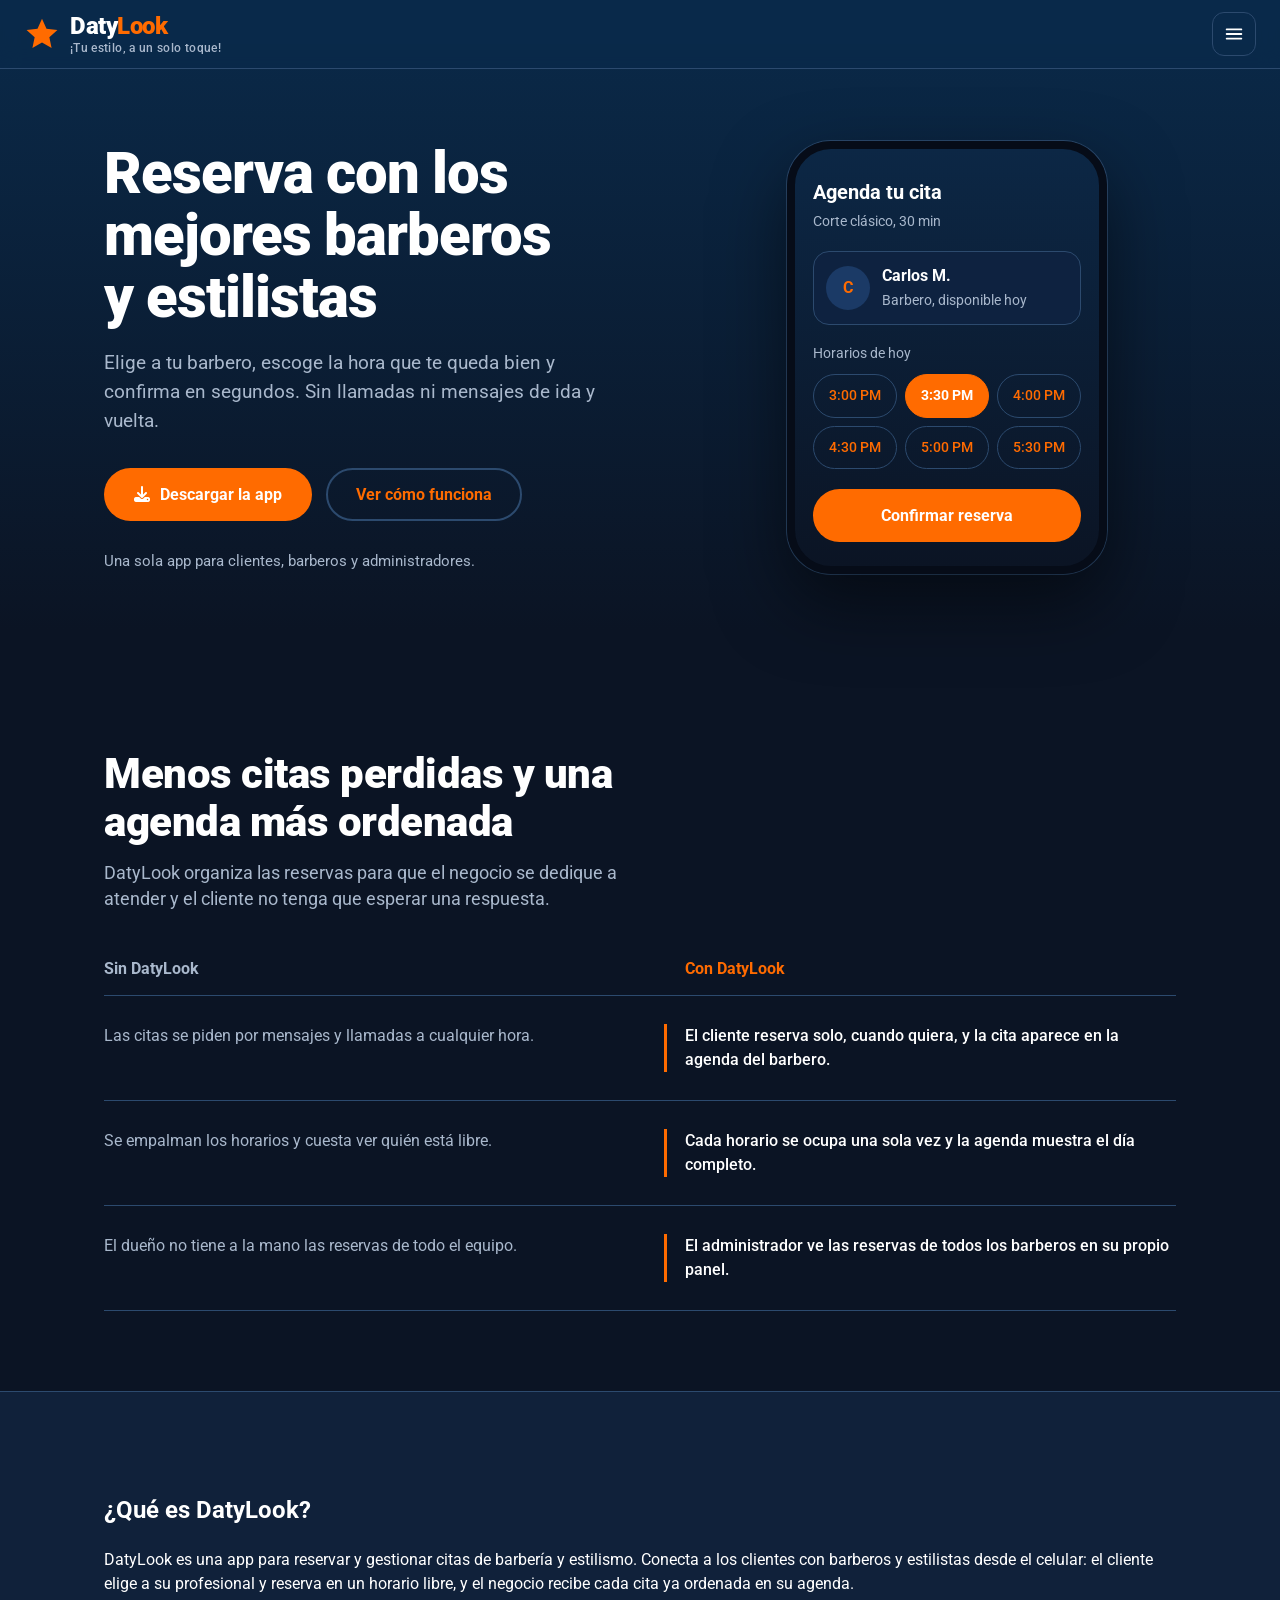
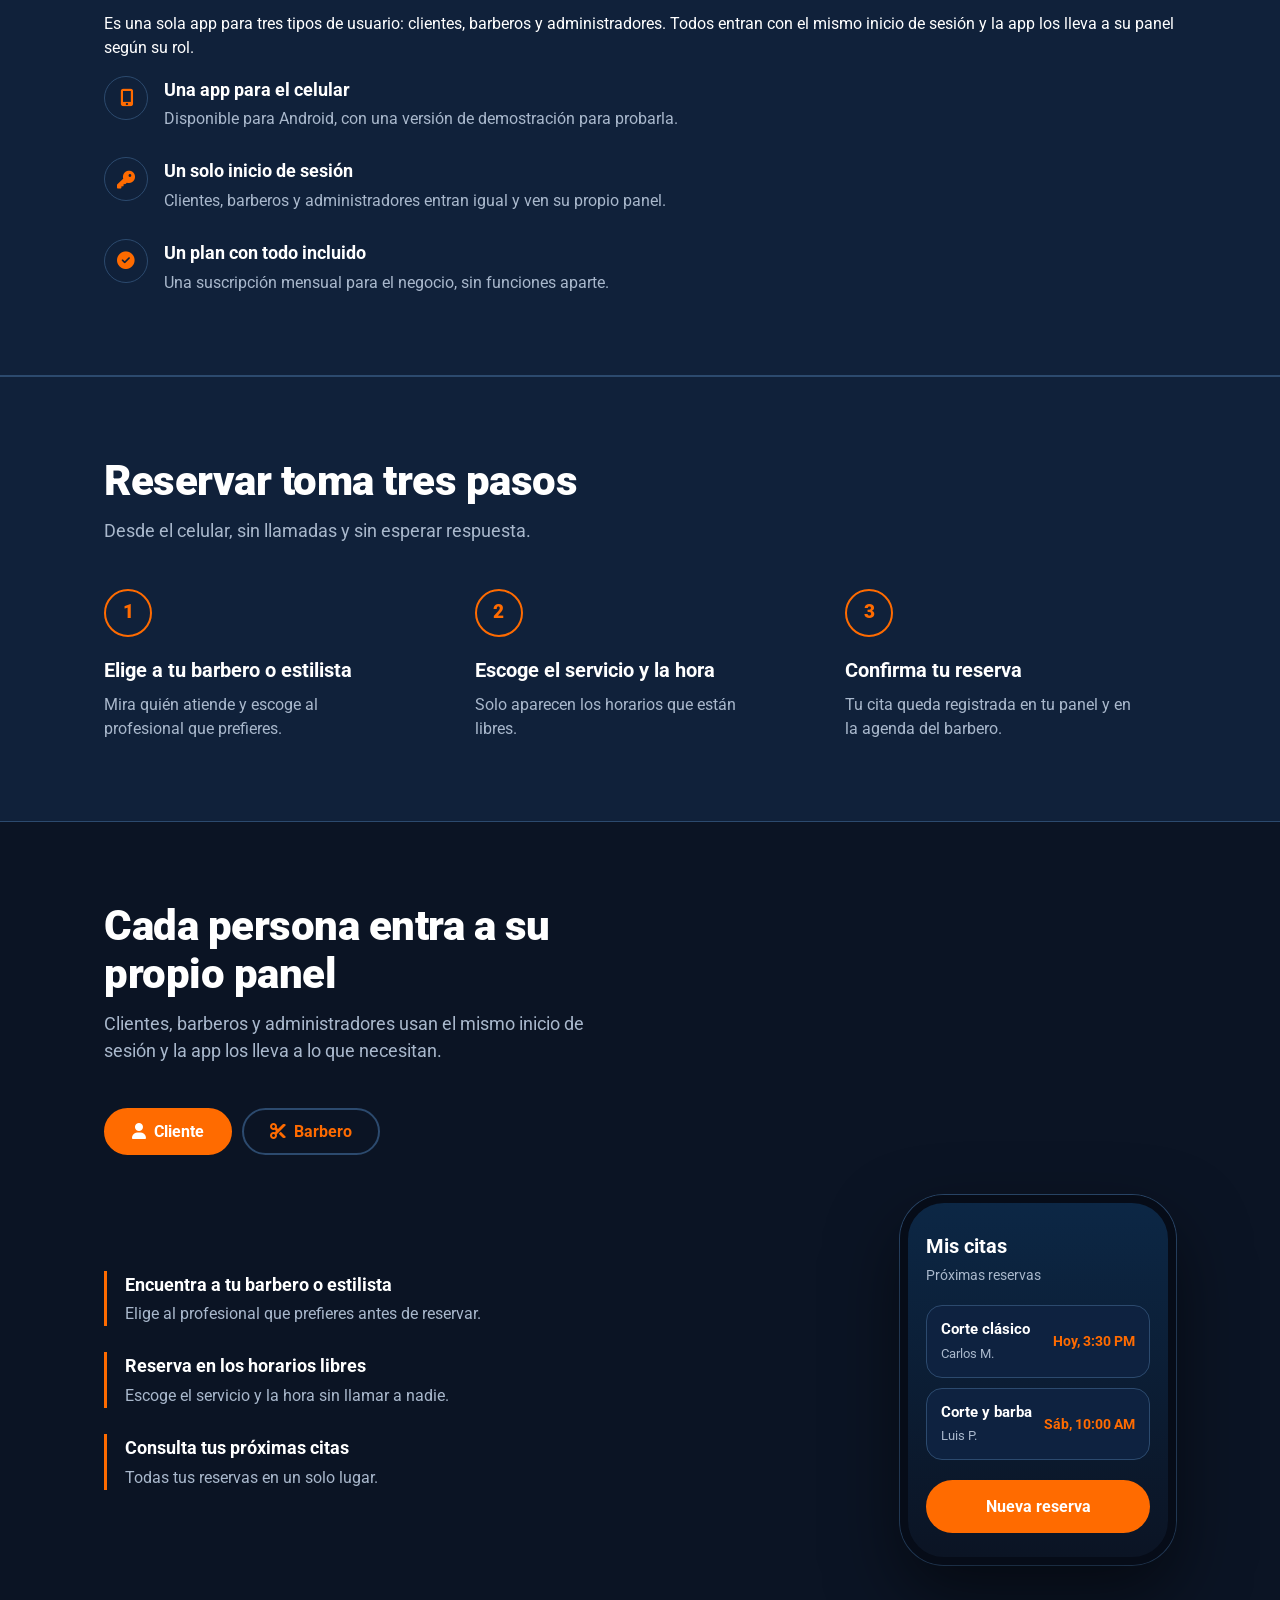
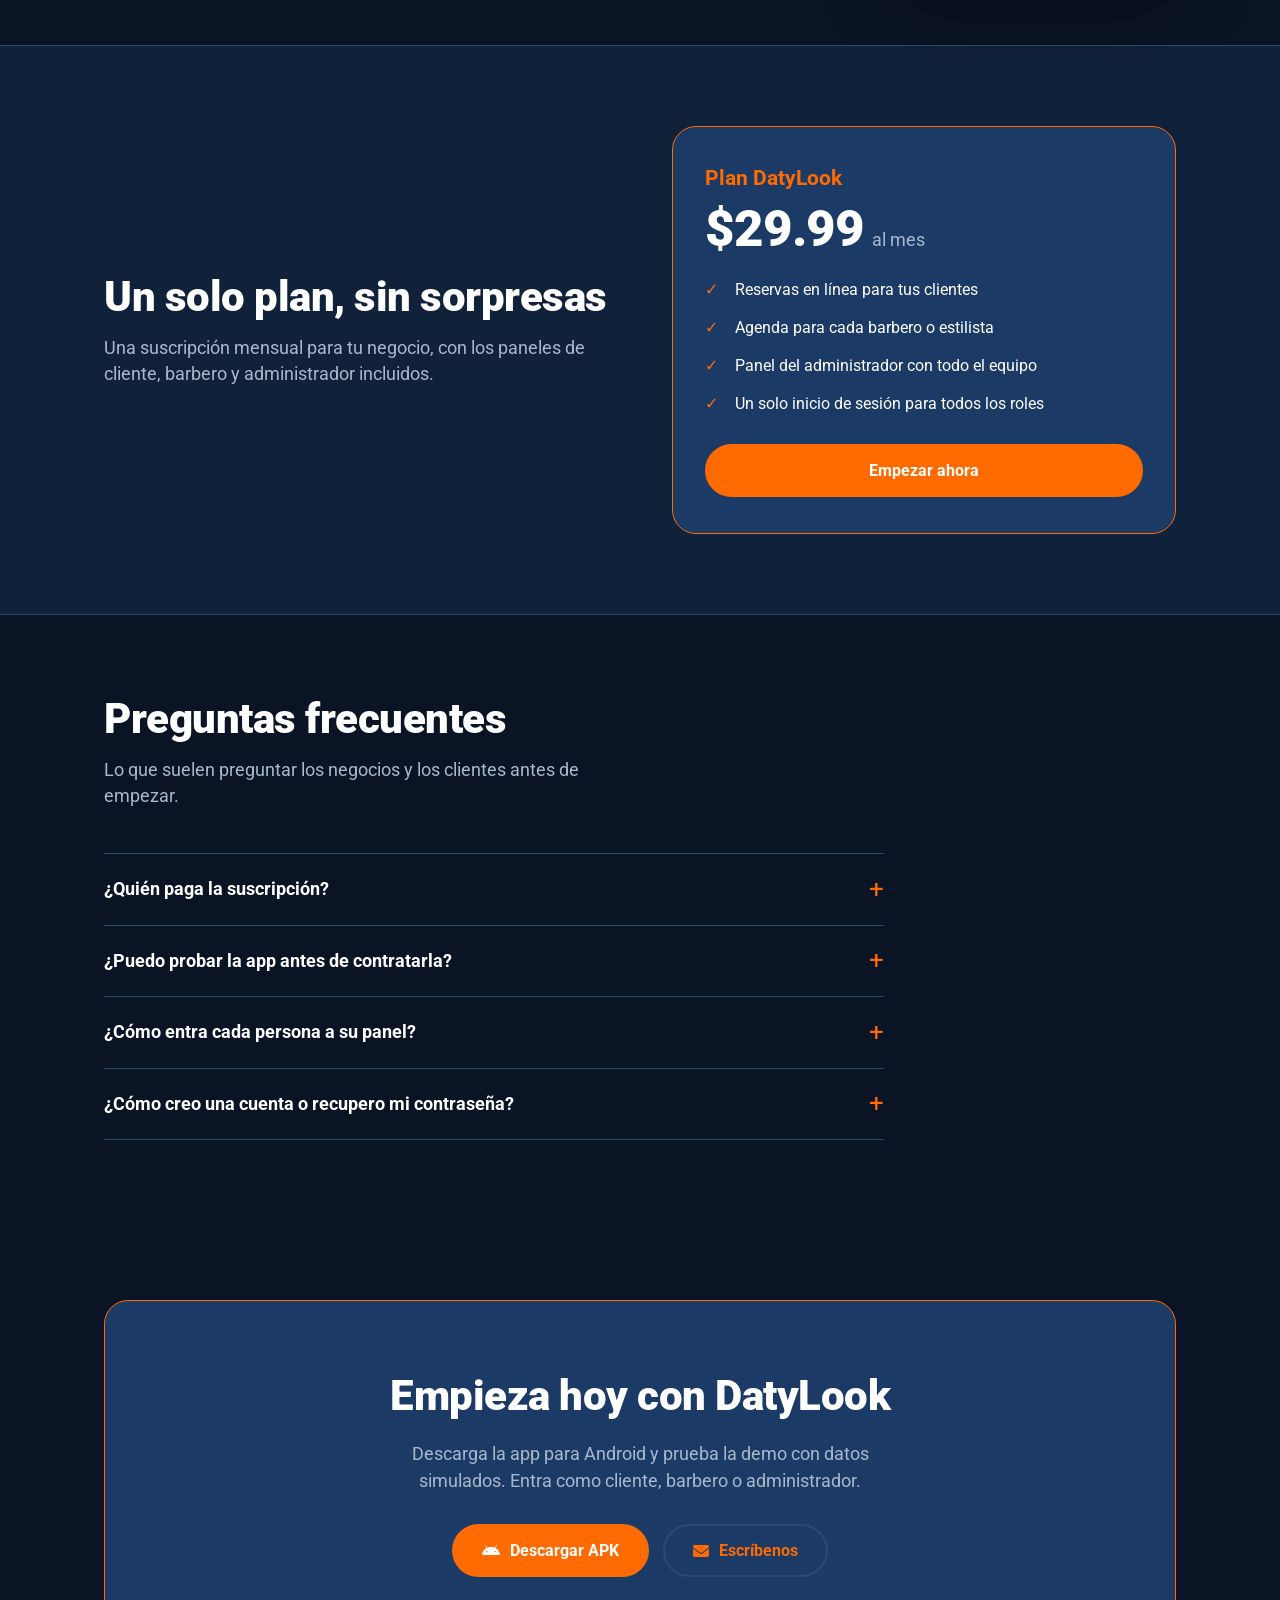
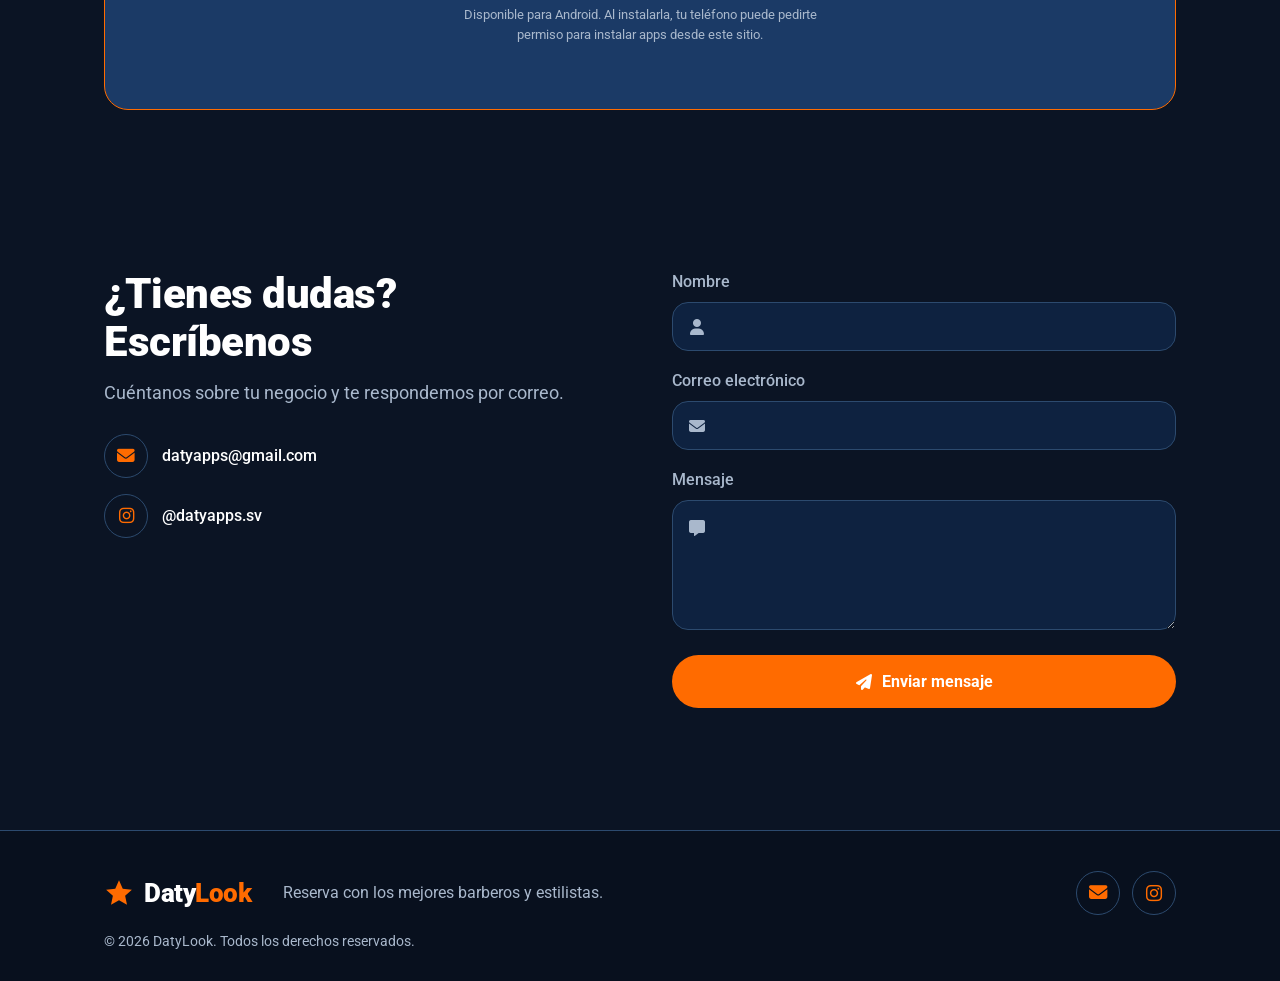
==== index.html @ 5aa2e64a "Ayuda again" ====
<!DOCTYPE html>
<html lang="es">
<head>
<meta charset="utf-8">
<meta name="viewport" content="width=device-width, initial-scale=1, viewport-fit=cover">
<title>DatyLook: reserva con los mejores barberos y estilistas</title>
<link rel="preconnect" href="https://fonts.googleapis.com">
<link href="https://fonts.googleapis.com/css2?family=Roboto:wght@400;500;700;900&display=swap" rel="stylesheet">
<link rel="stylesheet" href="https://cdnjs.cloudflare.com/ajax/libs/font-awesome/6.5.2/css/all.min.css">
<link rel="stylesheet" href="css/styles.css">
<meta name="description" content="DatyLook es la app para reservar citas con barberos y estilistas. Elige a tu profesional, escoge la hora y confirma en segundos.">
<meta name="theme-color" content="#0A2A4A">
<link rel="icon" href="data:image/svg+xml,<svg xmlns='http://www.w3.org/2000/svg' viewBox='0 0 24 24'><path fill='%23FF6B00' d='M12 1.8l3 6.7 7.3.8-5.4 4.9 1.5 7.2L12 17.7 5.6 21.4l1.5-7.2L1.7 9.3 9 8.5z'/></svg>">
</head>
<body>
 
<header class="nav" id="nav">
  <div class="nav-inner">
    <div class="brand">
    <a class="logo brand" href="#inicio" aria-label="DatyLook, ir al inicio">
      <svg viewBox="0 0 24 24" aria-hidden="true"><path d="M12 1.8l3 6.7 7.3.8-5.4 4.9 1.5 7.2L12 17.7 5.6 21.4l1.5-7.2L1.7 9.3 9 8.5z"/></svg>
      <span class="brand-text">
        <span class="brand-name">Daty<span class="look">Look</span></span>
        <span class="tagline">¡Tu estilo, a un solo toque!</span>
      </span>
    </a>
    </div>
    <ul class="nav-links" id="nav-links">
      <li><a href="#que-es">¿Qué es DatyLook?</a></li>
      <li><a href="#funciones">¿Cuáles son sus funciones?</a></li>
      <li><a href="eliminar-cuenta.html">¿Cómo elimino mi cuenta?</a></li>
      <li><a href="privacidad.html">Política de privacidad</a></li>
      <li><a href="#preguntas">Preguntas frecuentes</a></li>
      <li><a href="#contacto">¡Contáctanos!</a></li>
    </ul>
    <a class="btn btn-primary btn-sm" href="#descargar"><i class="fa-solid fa-download" aria-hidden="true"></i>Descargar app</a>
    <button class="menu-btn" id="menu-btn" aria-label="Abrir menú" aria-expanded="false" aria-controls="nav-links">
      <svg viewBox="0 0 24 24" aria-hidden="true"><path d="M4 7h16M4 12h16M4 17h16"/></svg>
    </button>
  </div>
</header>
 
<main id="inicio">
  <section class="hero">
    <div>
      <h1>Reserva con los mejores barberos y estilistas</h1>
      <p class="lead">Elige a tu barbero, escoge la hora que te queda bien y confirma en segundos. Sin llamadas ni mensajes de ida y vuelta.</p>
      <div class="cta-row">
        <a class="btn btn-primary" href="#descargar"><i class="fa-solid fa-download" aria-hidden="true"></i>Descargar la app</a>
        <a class="btn btn-ghost" href="#como-funciona">Ver cómo funciona</a>
      </div>
      <small>Una sola app para clientes, barberos y administradores.</small>
    </div>
 
    <div class="phone-wrap" aria-hidden="true">
      <div class="phone">
        <h2>Agenda tu cita</h2>
        <p class="sub">Corte clásico, 30 min</p>
        <div class="barber">
          <div class="avatar">C</div>
          <div><strong>Carlos M.</strong><span>Barbero, disponible hoy</span></div>
        </div>
        <p class="slots-title">Horarios de hoy</p>
        <div class="slots">
          <div class="slot">3:00 PM</div>
          <div class="slot on">3:30 PM</div>
          <div class="slot">4:00 PM</div>
          <div class="slot">4:30 PM</div>
          <div class="slot">5:00 PM</div>
          <div class="slot">5:30 PM</div>
        </div>
        <div class="btn btn-primary confirm">Confirmar reserva</div>
      </div>
    </div>
  </section>
 
  <section class="section" id="problema">
    <div class="section-head">
      <h2>Menos citas perdidas y una agenda más ordenada</h2>
      <p>DatyLook organiza las reservas para que el negocio se dedique a atender y el cliente no tenga que esperar una respuesta.</p>
    </div>
    <div class="compare-head" aria-hidden="true"><span>Sin DatyLook</span><span>Con DatyLook</span></div>
    <div class="compare">
      <div class="compare-row">
        <p class="before">Las citas se piden por mensajes y llamadas a cualquier hora.</p>
        <p class="after">El cliente reserva solo, cuando quiera, y la cita aparece en la agenda del barbero.</p>
      </div>
      <div class="compare-row">
        <p class="before">Se empalman los horarios y cuesta ver quién está libre.</p>
        <p class="after">Cada horario se ocupa una sola vez y la agenda muestra el día completo.</p>
      </div>
      <div class="compare-row">
        <p class="before">El dueño no tiene a la mano las reservas de todo el equipo.</p>
        <p class="after">El administrador ve las reservas de todos los barberos en su propio panel.</p>
      </div>
    </div>
  </section>
 
  <div class="band">
    <section class="section" id="que-es">
      <div class="about">
        <div class="about-text">
          <h2>¿Qué es DatyLook?</h2>
          <p>DatyLook es una app para reservar y gestionar citas de barbería y estilismo. Conecta a los clientes con barberos y estilistas desde el celular: el cliente elige a su profesional y reserva en un horario libre, y el negocio recibe cada cita ya ordenada en su agenda.</p>
          <p>Es una sola app para tres tipos de usuario: clientes, barberos y administradores. Todos entran con el mismo inicio de sesión y la app los lleva a su panel según su rol.</p>
        </div>
        <ul class="features with-icons">
          <li><div class="ico"><i class="fa-solid fa-mobile-screen-button" aria-hidden="true"></i></div><strong>Una app para el celular</strong><span>Disponible para Android, con una versión de demostración para probarla.</span></li>
          <li><div class="ico"><i class="fa-solid fa-key" aria-hidden="true"></i></div><strong>Un solo inicio de sesión</strong><span>Clientes, barberos y administradores entran igual y ven su propio panel.</span></li>
          <li><div class="ico"><i class="fa-solid fa-circle-check" aria-hidden="true"></i></div><strong>Un plan con todo incluido</strong><span>Una suscripción mensual para el negocio, sin funciones aparte.</span></li>
        </ul>
      </div>
    </section>
  </div>

  <div class="band">
    <section class="section" id="como-funciona">
      <div class="section-head">
        <h2>Reservar toma tres pasos</h2>
        <p>Desde el celular, sin llamadas y sin esperar respuesta.</p>
      </div>
      <ol class="steps">
        <li>
          <div class="step-num" aria-hidden="true">1</div>
          <h3>Elige a tu barbero o estilista</h3>
          <p>Mira quién atiende y escoge al profesional que prefieres.</p>
        </li>
        <li>
          <div class="step-num" aria-hidden="true">2</div>
          <h3>Escoge el servicio y la hora</h3>
          <p>Solo aparecen los horarios que están libres.</p>
        </li>
        <li>
          <div class="step-num" aria-hidden="true">3</div>
          <h3>Confirma tu reserva</h3>
          <p>Tu cita queda registrada en tu panel y en la agenda del barbero.</p>
        </li>
      </ol>
    </section>
  </div>

  <section class="section" id="funciones">
    <div class="section-head">
      <h2>Cada persona entra a su propio panel</h2>
      <p>Clientes, barberos y administradores usan el mismo inicio de sesión y la app los lleva a lo que necesitan.</p>
    </div>

    <div class="tabs" role="tablist" aria-label="Funciones por rol">
      <button class="tab" role="tab" id="tab-cliente" aria-selected="true" aria-controls="panel-cliente"><i class="fa-solid fa-user" aria-hidden="true"></i>Cliente</button>
      <button class="tab" role="tab" id="tab-barbero" aria-selected="false" aria-controls="panel-barbero" tabindex="-1"><i class="fa-solid fa-scissors" aria-hidden="true"></i>Barbero</button>
    </div>

    <div class="role-grid" role="tabpanel" id="panel-cliente" aria-labelledby="tab-cliente">
      <ul class="features">
        <li><strong>Encuentra a tu barbero o estilista</strong><span>Elige al profesional que prefieres antes de reservar.</span></li>
        <li><strong>Reserva en los horarios libres</strong><span>Escoge el servicio y la hora sin llamar a nadie.</span></li>
        <li><strong>Consulta tus próximas citas</strong><span>Todas tus reservas en un solo lugar.</span></li>
      </ul>
      <div class="phone-wrap" aria-hidden="true">
        <div class="phone">
          <h2>Mis citas</h2>
          <p class="sub">Próximas reservas</p>
          <div class="mrow"><div><strong>Corte clásico</strong><small>Carlos M.</small></div><span class="pill">Hoy, 3:30 PM</span></div>
          <div class="mrow"><div><strong>Corte y barba</strong><small>Luis P.</small></div><span class="pill">Sáb, 10:00 AM</span></div>
          <div class="btn btn-primary" style="margin-top:10px">Nueva reserva</div>
        </div>
      </div>
    </div>

    <div class="role-grid" role="tabpanel" id="panel-barbero" aria-labelledby="tab-barbero" hidden>
      <ul class="features">
        <li><strong>Tu agenda del día</strong><span>Mira de un vistazo qué citas tienes y a qué hora.</span></li>
        <li><strong>El detalle de cada cita</strong><span>Sabes qué cliente viene y qué servicio pidió.</span></li>
        <li><strong>Un panel hecho para tu trabajo</strong><span>Al iniciar sesión, la app te lleva directo a tu agenda.</span></li>
      </ul>
      <div class="phone-wrap" aria-hidden="true">
        <div class="phone">
          <h2>Agenda de hoy</h2>
          <p class="sub">Tienes 3 citas</p>
          <div class="mrow"><div><strong>Andrés G.</strong><small>Corte clásico</small></div><span class="pill">3:00 PM</span></div>
          <div class="mrow"><div><strong>Mario T.</strong><small>Corte y barba</small></div><span class="pill">3:30 PM</span></div>
          <div class="mrow"><div><strong>José R.</strong><small>Afeitado</small></div><span class="pill">4:30 PM</span></div>
        </div>
      </div>
    </div>
  </section>

  <div class="band">
    <section class="section" id="precios">
      <div class="pricing">
        <div class="section-head">
          <h2>Un solo plan, sin sorpresas</h2>
          <p>Una suscripción mensual para tu negocio, con los paneles de cliente, barbero y administrador incluidos.</p>
        </div>
        <div class="price-card">
          <h3>Plan DatyLook</h3>
          <div class="price"><strong>$29.99</strong><span>al mes</span></div>
          <ul class="price-list">
            <li>Reservas en línea para tus clientes</li>
            <li>Agenda para cada barbero o estilista</li>
            <li>Panel del administrador con todo el equipo</li>
            <li>Un solo inicio de sesión para todos los roles</li>
          </ul>
          <a class="btn btn-primary" href="#descargar">Empezar ahora</a>
        </div>
      </div>
    </section>
  </div>

  <section class="section" id="preguntas">
    <div class="section-head">
      <h2>Preguntas frecuentes</h2>
      <p>Lo que suelen preguntar los negocios y los clientes antes de empezar.</p>
    </div>
    <div class="faq">
      <details>
        <summary>¿Quién paga la suscripción?</summary>
        <p>La suscripción es para el negocio, ya sea una barbería o un salón. Los clientes reservan sus citas desde la app.</p>
      </details>
      <details>
        <summary>¿Puedo probar la app antes de contratarla?</summary>
        <p>Sí. Hay una versión de demostración con datos simulados donde puedes entrar como cliente, barbero o administrador.</p>
      </details>
      <details>
        <summary>¿Cómo entra cada persona a su panel?</summary>
        <p>Todos usan el mismo inicio de sesión. La app los lleva a su panel según su rol.</p>
      </details>
      <details>
        <summary>¿Cómo creo una cuenta o recupero mi contraseña?</summary>
        <p>En la pantalla de inicio toca “Regístrate” para crear una cuenta, o “¿Olvidaste tu contraseña?” para recuperarla.</p>
      </details>
    </div>
  </section>

  <section class="section" id="descargar">
    <div class="cta-final">
      <h2>Empieza hoy con DatyLook</h2>
      <p>Descarga la app para Android y prueba la demo con datos simulados. Entra como cliente, barbero o administrador.</p>
      <div class="cta-row">
        <a class="btn btn-primary" href="assets/app-debug.apk" download><i class="fa-brands fa-android" aria-hidden="true"></i>Descargar APK</a>
        <a class="btn btn-ghost" href="#contacto"><i class="fa-solid fa-envelope" aria-hidden="true"></i>Escríbenos</a>
      </div>
      <small>Disponible para Android. Al instalarla, tu teléfono puede pedirte permiso para instalar apps desde este sitio.</small>
    </div>
  </section>

  <section class="section" id="contacto">
    <div class="contact">
      <div class="section-head">
        <h2>¿Tienes dudas? Escríbenos</h2>
        <p>Cuéntanos sobre tu negocio y te respondemos por correo.</p>
        <ul class="contact-list">
          <li><a href="mailto:datyapps@gmail.com"><span class="ico"><i class="fa-solid fa-envelope" aria-hidden="true"></i></span>datyapps@gmail.com</a></li>
          <li><a href="https://instagram.com/datyapps.sv" target="_blank" rel="noopener"><span class="ico"><i class="fa-brands fa-instagram" aria-hidden="true"></i></span>@datyapps.sv</a></li>
        </ul>
      </div>
      <form class="contact-form" id="contact-form" data-endpoint="https://formsubmit.co/ajax/datyapps@gmail.com" novalidate>
        <input type="hidden" name="_subject" value="Nuevo mensaje desde el sitio de DatyLook">
        <input type="text" name="_honey" class="hp" tabindex="-1" autocomplete="off" aria-hidden="true">
        <div class="field">
          <label for="nombre">Nombre</label>
          <div class="input-wrap">
            <i class="fa-solid fa-user" aria-hidden="true"></i>
            <input id="nombre" name="nombre" type="text" autocomplete="name" required>
          </div>
        </div>
        <div class="field">
          <label for="correo">Correo electrónico</label>
          <div class="input-wrap">
            <i class="fa-solid fa-envelope" aria-hidden="true"></i>
            <input id="correo" name="email" type="email" autocomplete="email" required>
          </div>
        </div>
        <div class="field">
          <label for="mensaje">Mensaje</label>
          <div class="input-wrap area">
            <i class="fa-solid fa-message" aria-hidden="true"></i>
            <textarea id="mensaje" name="mensaje" rows="5" required></textarea>
          </div>
        </div>
        <button class="btn btn-primary" type="submit"><i class="fa-solid fa-paper-plane" aria-hidden="true"></i>Enviar mensaje</button>
        <p class="form-status" id="form-status" role="status" aria-live="polite"></p>
      </form>
    </div>
  </section>
</main>

<footer class="footer">
  <div class="footer-inner">
    <a class="logo" href="#inicio" aria-label="DatyLook, ir al inicio">
      <svg viewBox="0 0 24 24" aria-hidden="true"><path d="M12 1.8l3 6.7 7.3.8-5.4 4.9 1.5 7.2L12 17.7 5.6 21.4l1.5-7.2L1.7 9.3 9 8.5z"/></svg>
      <span>Daty<span class="look">Look</span></span>
    </a>
    <p>Reserva con los mejores barberos y estilistas.</p>
    <div class="social">
      <a href="mailto:datyapps@gmail.com" aria-label="Correo"><i class="fa-solid fa-envelope" aria-hidden="true"></i></a>
      <a href="https://instagram.com/datyapps.sv" target="_blank" rel="noopener" aria-label="Instagram"><i class="fa-brands fa-instagram" aria-hidden="true"></i></a>
    </div>
  </div>
  <p class="copy">© 2026 DatyLook. Todos los derechos reservados.</p>
</footer>

<script src="js/main.js" defer></script>
</body>
</html>
---- css/styles.css ----
:root {
  color-scheme: dark;
  box-sizing: border-box;
  padding-top: env(safe-area-inset-top, 0px);
  padding-bottom: env(safe-area-inset-bottom, 0px);
 
  --bg-start: #0A2A4A;
  --bg-end: #0B1424;
  --surface: #1B3A66;
  --input-bg: #0E2240;
  --border: #2C4A6E;
  --accent: #FF6B00;
  --accent-hover: #FF8126;
  --text: #FFFFFF;
  --text-muted: #A9B8CC;
  --radius-card: 24px;
  --radius-input: 16px;
  --radius-pill: 999px;
  --font: 'Roboto', system-ui, -apple-system, 'Segoe UI', sans-serif;
}
*, *::before, *::after { box-sizing: inherit; }
html { scroll-padding-top: calc(env(safe-area-inset-top, 0px) + 80px); scroll-behavior: smooth; }
body {
  margin: 0;
  min-height: 100vh;
  font-family: var(--font);
  color: var(--text);
  background: var(--bg-end) linear-gradient(180deg, var(--bg-start) 0%, var(--bg-end) 70%) fixed;
  line-height: 1.5;
}
body::before {
  content: "";
  position: fixed;
  inset: 0 0 auto;
  height: env(safe-area-inset-top, 0px);
  background: var(--bg-start);
  z-index: 10;
}
a { color: inherit; text-decoration: none; }
:focus-visible { outline: 3px solid var(--accent); outline-offset: 3px; border-radius: 8px; }
 
/* Navbar */
.nav {
  position: sticky;
  top: env(safe-area-inset-top, 0px);
  z-index: 20;
  background: rgba(10, 42, 74, 0.88);
  backdrop-filter: blur(10px);
  border-bottom: 1px solid var(--border);
}
.nav-inner {
  max-width: 1120px;
  margin: 0 auto;
  padding: 14px 24px;
  display: flex;
  align-items: center;
  gap: 32px;
}
.logo { display: flex; align-items: center; gap: 10px; font-weight: 900; font-size: 1.6rem; letter-spacing: -0.5px; }
.logo svg { width: 30px; height: 30px; fill: var(--accent); }
.logo .look { color: var(--accent); }
.nav-links { display: flex; gap: 28px; margin-left: auto; list-style: none; padding: 0; margin-block: 0; }
.nav-links a { color: var(--text-muted); font-weight: 500; transition: color .15s; }
.nav-links a:hover { color: var(--text); }
.menu-btn {
  display: none; margin-left: auto;
  background: transparent; border: 1px solid var(--border); border-radius: 12px;
  color: var(--text); width: 44px; height: 44px; cursor: pointer;
}
.menu-btn svg { width: 22px; height: 22px; stroke: currentColor; fill: none; stroke-width: 2; stroke-linecap: round; }
 
/* Botones */
.btn {
  display: inline-flex; align-items: center; justify-content: center;
  font: 700 1rem var(--font);
  padding: 15px 28px;
  border-radius: var(--radius-pill);
  border: 2px solid transparent;
  cursor: pointer;
  transition: background .15s, border-color .15s;
}
.btn-primary { background: var(--accent); color: #fff; }
.btn-primary:hover { background: var(--accent-hover); }
.btn-ghost { background: transparent; color: var(--accent); border-color: var(--border); }
.btn-ghost:hover { border-color: var(--accent); }
.btn-sm { padding: 10px 20px; font-size: .95rem; }
 
/* Hero */
.hero {
  max-width: 1120px;
  margin: 0 auto;
  padding: 72px 24px 96px;
  display: grid;
  grid-template-columns: 1.1fr .9fr;
  gap: 56px;
  align-items: center;
}
.hero h1 {
  margin: 0 0 20px;
  font-size: clamp(2.3rem, 5vw, 3.6rem);
  line-height: 1.08;
  font-weight: 900;
  letter-spacing: -1px;
  max-width: 14ch;
}
.hero p.lead { margin: 0 0 32px; font-size: 1.2rem; color: var(--text-muted); max-width: 46ch; }
.cta-row { display: flex; flex-wrap: wrap; gap: 14px; margin-bottom: 28px; }
.hero small { color: var(--text-muted); font-size: .95rem; }
 
/* Teléfono */
.phone-wrap { display: flex; justify-content: center; }
.phone {
  width: min(320px, 100%);
  background: linear-gradient(180deg, #0C2745, #0B1424);
  border: 8px solid #060C18;
  border-radius: 44px;
  padding: 22px 18px 24px;
  box-shadow: 0 30px 70px rgba(0,0,0,.5), 0 0 0 1px var(--border);
}
.phone h2 { font-size: 1.25rem; margin: 6px 0 4px; }
.phone .sub { color: var(--text-muted); font-size: .9rem; margin: 0 0 18px; }
.barber {
  display: flex; align-items: center; gap: 12px;
  background: var(--input-bg);
  border: 1px solid var(--border);
  border-radius: var(--radius-input);
  padding: 12px;
  margin-bottom: 18px;
}
.avatar {
  width: 44px; height: 44px; border-radius: 50%;
  background: var(--surface);
  display: grid; place-items: center;
  font-weight: 700; color: var(--accent);
}
.barber strong { display: block; font-size: 1rem; }
.barber span { color: var(--text-muted); font-size: .85rem; }
.slots-title { font-size: .9rem; color: var(--text-muted); margin: 0 0 10px; }
.slots { display: grid; grid-template-columns: repeat(3, 1fr); gap: 8px; margin-bottom: 20px; }
.slot {
  text-align: center; padding: 10px 0;
  border: 1px solid var(--border);
  border-radius: var(--radius-pill);
  color: var(--accent); font-weight: 500; font-size: .9rem;
}
.slot.on { background: var(--accent); border-color: var(--accent); color: #fff; font-weight: 700; }
.phone .btn { width: 100%; }
.confirm { animation: pulse 1.6s ease-out 1.2s 1 both; }
@keyframes pulse {
  0% { box-shadow: 0 0 0 0 rgba(255,107,0,.6); }
  100% { box-shadow: 0 0 0 18px rgba(255,107,0,0); }
}
 
/* Secciones */
.section { max-width: 1120px; margin: 0 auto; padding: 80px 24px; }
.section-head h2 { font-size: clamp(1.8rem, 3.6vw, 2.6rem); line-height: 1.15; font-weight: 900; letter-spacing: -0.5px; margin: 0 0 14px; max-width: 22ch; }
.section-head p { color: var(--text-muted); font-size: 1.1rem; max-width: 52ch; margin: 0 0 44px; }
 
.compare-head, .compare-row { display: grid; grid-template-columns: 1fr 1fr; gap: 48px; }
.compare-head { padding-bottom: 14px; font-weight: 700; }
.compare-head span:first-child { color: var(--text-muted); }
.compare-head span:last-child { color: var(--accent); padding-left: 21px; }
.compare-row { padding: 28px 0; border-top: 1px solid var(--border); }
.compare-row:last-child { border-bottom: 1px solid var(--border); }
.compare-row .before { color: var(--text-muted); margin: 0; }
.compare-row .after { margin: 0; font-weight: 500; padding-left: 18px; border-left: 3px solid var(--accent); }
 
.band { background: rgba(27, 58, 102, 0.35); border-block: 1px solid var(--border); }
.steps { list-style: none; margin: 0; padding: 0; display: grid; grid-template-columns: repeat(3, 1fr); gap: 40px; }
.step-num {
  width: 48px; height: 48px; border-radius: 50%;
  display: grid; place-items: center;
  border: 2px solid var(--accent); color: var(--accent);
  font-weight: 900; font-size: 1.2rem; margin-bottom: 18px;
}
.steps h3 { margin: 0 0 8px; font-size: 1.25rem; }
.steps p { margin: 0; color: var(--text-muted); max-width: 32ch; }
 
/* Funciones por rol */
.tabs { display: flex; flex-wrap: wrap; gap: 10px; margin-bottom: 40px; }
.tab {
  font: 700 1rem var(--font);
  padding: 12px 26px;
  border-radius: var(--radius-pill);
  border: 2px solid var(--border);
  background: transparent; color: var(--accent);
  cursor: pointer;
  transition: background .15s, border-color .15s;
}
.tab:hover { border-color: var(--accent); }
.tab[aria-selected="true"] { background: var(--accent); border-color: var(--accent); color: #fff; }
.role-grid { display: grid; grid-template-columns: 1fr auto; gap: 64px; align-items: center; }
.role-grid[hidden] { display: none; }
.features { list-style: none; margin: 0; padding: 0; display: grid; gap: 26px; }
.features li { padding-left: 18px; border-left: 3px solid var(--accent); }
.features strong { display: block; font-size: 1.15rem; margin-bottom: 4px; }
.features span { color: var(--text-muted); }
.mrow {
  display: flex; justify-content: space-between; align-items: center; gap: 12px;
  background: var(--input-bg); border: 1px solid var(--border);
  border-radius: var(--radius-input); padding: 12px 14px; margin-bottom: 10px;
}
.mrow strong { display: block; font-size: .95rem; }
.mrow small { color: var(--text-muted); font-size: .82rem; }
.mrow .pill { color: var(--accent); font-weight: 700; font-size: .85rem; white-space: nowrap; }
@media (max-width: 860px) {
  .role-grid { grid-template-columns: 1fr; gap: 40px; }
  .role-grid .phone-wrap { justify-content: center; }
}
 
/* Precios y preguntas */
.pricing { display: grid; grid-template-columns: 1fr 1fr; gap: 64px; align-items: center; }
.pricing .section-head p { margin-bottom: 0; }
.price-card {
  background: var(--surface);
  border: 1px solid var(--accent);
  border-radius: var(--radius-card);
  padding: 36px 32px;
}
.price-card h3 { margin: 0 0 8px; font-size: 1.3rem; color: var(--accent); }
.price { display: flex; align-items: baseline; gap: 8px; margin-bottom: 24px; }
.price strong { font-size: 3.2rem; font-weight: 900; letter-spacing: -1px; line-height: 1; }
.price span { color: var(--text-muted); font-size: 1.1rem; }
.price-list { list-style: none; margin: 0 0 28px; padding: 0; display: grid; gap: 14px; }
.price-list li { padding-left: 30px; position: relative; }
.price-list li::before {
  content: "\2713"; position: absolute; left: 0; top: 0;
  color: var(--accent); font-weight: 900;
}
.price-card .btn { width: 100%; }
 
.faq { max-width: 780px; border-bottom: 1px solid var(--border); }
.faq details { border-top: 1px solid var(--border); }
.faq summary {
  list-style: none; cursor: pointer;
  display: flex; justify-content: space-between; align-items: center; gap: 20px;
  padding: 22px 0; font-weight: 700; font-size: 1.1rem;
}
.faq summary::-webkit-details-marker { display: none; }
.faq summary::after { content: "+"; color: var(--accent); font-size: 1.6rem; font-weight: 400; line-height: 1; }
.faq details[open] summary::after { content: "\2212"; }
.faq details p { margin: 0 0 22px; color: var(--text-muted); max-width: 62ch; }
@media (max-width: 860px) {
  .pricing { grid-template-columns: 1fr; gap: 36px; }
  .pricing .section-head p { margin-bottom: 0; }
}
 
/* Responsive */
@media (max-width: 860px) {
  .section { padding: 56px 24px; }
  .compare-head { display: none; }
  .compare-row { grid-template-columns: 1fr; gap: 14px; }
  .steps { grid-template-columns: 1fr; gap: 32px; }
}
@media (max-width: 860px) {
  .nav-links, .nav .btn-sm { display: none; }
  .menu-btn { display: grid; place-items: center; }
  .nav.open .nav-links {
    display: flex; flex-direction: column; gap: 0;
    position: absolute; top: 100%; left: 0; right: 0;
    background: var(--bg-start); border-bottom: 1px solid var(--border);
    padding: 8px 24px 18px;
  }
  .nav.open .nav-links a { display: block; padding: 14px 0; }
  .hero { grid-template-columns: 1fr; padding-top: 40px; gap: 48px; }
  .hero h1 { max-width: none; }
}
@media (prefers-reduced-motion: reduce) {
  html { scroll-behavior: auto; }
  .confirm { animation: none; }
}
 
/* La interfaz simulada del teléfono es solo ilustrativa */
.phone { pointer-events: none; user-select: none; -webkit-user-select: none; }
 
/* Iconos en botones */
.btn i { margin-right: 10px; }
.btn[disabled] { opacity: .6; cursor: not-allowed; }
 
/* Llamado final */
.cta-final {
  text-align: center;
  background: var(--surface);
  border: 1px solid var(--accent);
  border-radius: var(--radius-card);
  padding: 64px 28px;
}
.cta-final h2 { margin: 0 0 14px; font-size: clamp(1.8rem, 3.6vw, 2.6rem); font-weight: 900; letter-spacing: -0.5px; }
.cta-final p { margin: 0 auto 30px; color: var(--text-muted); font-size: 1.1rem; max-width: 52ch; }
.cta-final .cta-row { justify-content: center; }
.cta-final small { color: var(--text-muted); display: block; max-width: 56ch; margin: 0 auto; }
 
/* Contacto */
.contact { display: grid; grid-template-columns: 1fr 1fr; gap: 64px; align-items: start; }
.contact .section-head p { margin-bottom: 28px; }
.contact-list { list-style: none; margin: 0; padding: 0; display: grid; gap: 16px; }
.contact-list a { display: inline-flex; align-items: center; gap: 14px; font-weight: 500; }
.contact-list a:hover { color: var(--accent); }
.ico {
  width: 44px; height: 44px; border-radius: 50%;
  display: grid; place-items: center;
  border: 1px solid var(--border); color: var(--accent); font-size: 1.1rem;
}
.contact-form { display: grid; gap: 18px; }
.field label { display: block; margin-bottom: 8px; color: var(--text-muted); font-weight: 500; }
.field input, .field textarea {
  width: 100%;
  background: var(--input-bg); color: var(--text);
  border: 1px solid var(--border); border-radius: var(--radius-input);
  padding: 14px 16px; font: 400 1rem var(--font);
}
.field textarea { resize: vertical; min-height: 130px; }
.field input:focus, .field textarea:focus { border-color: var(--accent); outline: none; }
.field input:focus-visible, .field textarea:focus-visible { outline: 3px solid var(--accent); outline-offset: 2px; }
.field .invalid { border-color: #ff5a5a; }
.hp { position: absolute; left: -9999px; width: 1px; height: 1px; opacity: 0; }
.form-status { margin: 0; min-height: 1.5em; color: var(--text-muted); }
.form-status.ok { color: #6fdc8c; }
.form-status.err { color: #ff8a8a; }
 
/* Pie de página */
.footer { border-top: 1px solid var(--border); background: rgba(6, 12, 24, 0.5); }
.footer-inner {
  max-width: 1120px; margin: 0 auto; padding: 40px 24px 16px;
  display: flex; flex-wrap: wrap; align-items: center; gap: 20px 32px;
}
.footer-inner p { margin: 0; color: var(--text-muted); }
.social { display: flex; gap: 12px; margin-left: auto; }
.social a {
  width: 44px; height: 44px; border-radius: 50%;
  display: grid; place-items: center;
  border: 1px solid var(--border); color: var(--accent); font-size: 1.15rem;
  transition: border-color .15s, background .15s;
}
.social a:hover { border-color: var(--accent); background: rgba(255, 107, 0, 0.1); }
.copy { max-width: 1120px; margin: 0 auto; padding: 0 24px 28px; color: var(--text-muted); font-size: .9rem; }
 
@media (max-width: 860px) {
  .contact { grid-template-columns: 1fr; gap: 40px; }
  .cta-final { padding: 44px 22px; }
  .social { margin-left: 0; }
}

/* Navbar compacto */
.nav-inner { max-width: 1280px; gap: 24px; padding: 12px 24px; }
.nav-links { gap: 20px; }
.nav-links a { font-size: .88rem; white-space: nowrap; }
.nav .btn-sm { padding: 9px 18px; font-size: .9rem; white-space: nowrap; }

/* Logo y leyenda como una sola pieza */
.brand { gap: 0; flex-shrink: 0; }
.brand .logo { font-size: 1.5rem; line-height: 1.1; gap: 9px; }
.brand .logo svg { width: 30px; height: 30px; }
.tagline {
  margin: 3px 0 0 39px;
  font-size: .74rem; line-height: 1.1;
  letter-spacing: .03em; font-weight: 500;
  color: var(--text-muted);
  white-space: nowrap;
}

/* Con textos largos, el menú pasa a hamburguesa antes */
@media (max-width: 1280px) {
  .nav-links, .nav .btn-sm { display: none; }
  .menu-btn { display: grid; place-items: center; }
  .nav.open .nav-links {
    display: flex; flex-direction: column; gap: 0;
    position: absolute; top: 100%; left: 0; right: 0;
    background: var(--bg-start); border-bottom: 1px solid var(--border);
    padding: 8px 24px 18px;
  }
  .nav.open .nav-links a { display: block; padding: 14px 0; font-size: 1rem; }
}

/* Estrella centrada entre el nombre y la leyenda */
.logo.brand { flex-direction: row; align-items: center; gap: 10px; font-size: 1.5rem; line-height: 1.1; }
.logo.brand svg { width: 36px; height: 36px; flex-shrink: 0; }
.brand-text { display: flex; flex-direction: column; gap: 3px; }
.brand-text .tagline { display: block; margin: 0; }

/* Pasos centrados en celular */
@media (max-width: 860px) {
  .steps li { text-align: center; }
  .step-num { margin-inline: auto; }
  .steps p { margin-inline: auto; }
}

/* Íconos dentro de los campos */
.input-wrap { position: relative; }
.input-wrap > i {
  position: absolute; left: 16px; top: 50%; transform: translateY(-50%);
  width: 18px; text-align: center;
  color: var(--text-muted); pointer-events: none; transition: color .15s;
}
.input-wrap.area > i { top: 20px; transform: none; }
.input-wrap:focus-within > i { color: var(--accent); }
.input-wrap input, .input-wrap textarea { padding-left: 48px; }

/* Íconos en pestañas y botones pequeños */
.tab i { margin-right: 8px; }
.btn-sm i { margin-right: 8px; }

/* Lista con íconos en círculo */
.features.with-icons li {
  display: grid; grid-template-columns: 44px 1fr; column-gap: 16px; align-items: start;
  border-left: none; padding-left: 0;
}
.features.with-icons .ico { grid-row: 1 / span 2; }
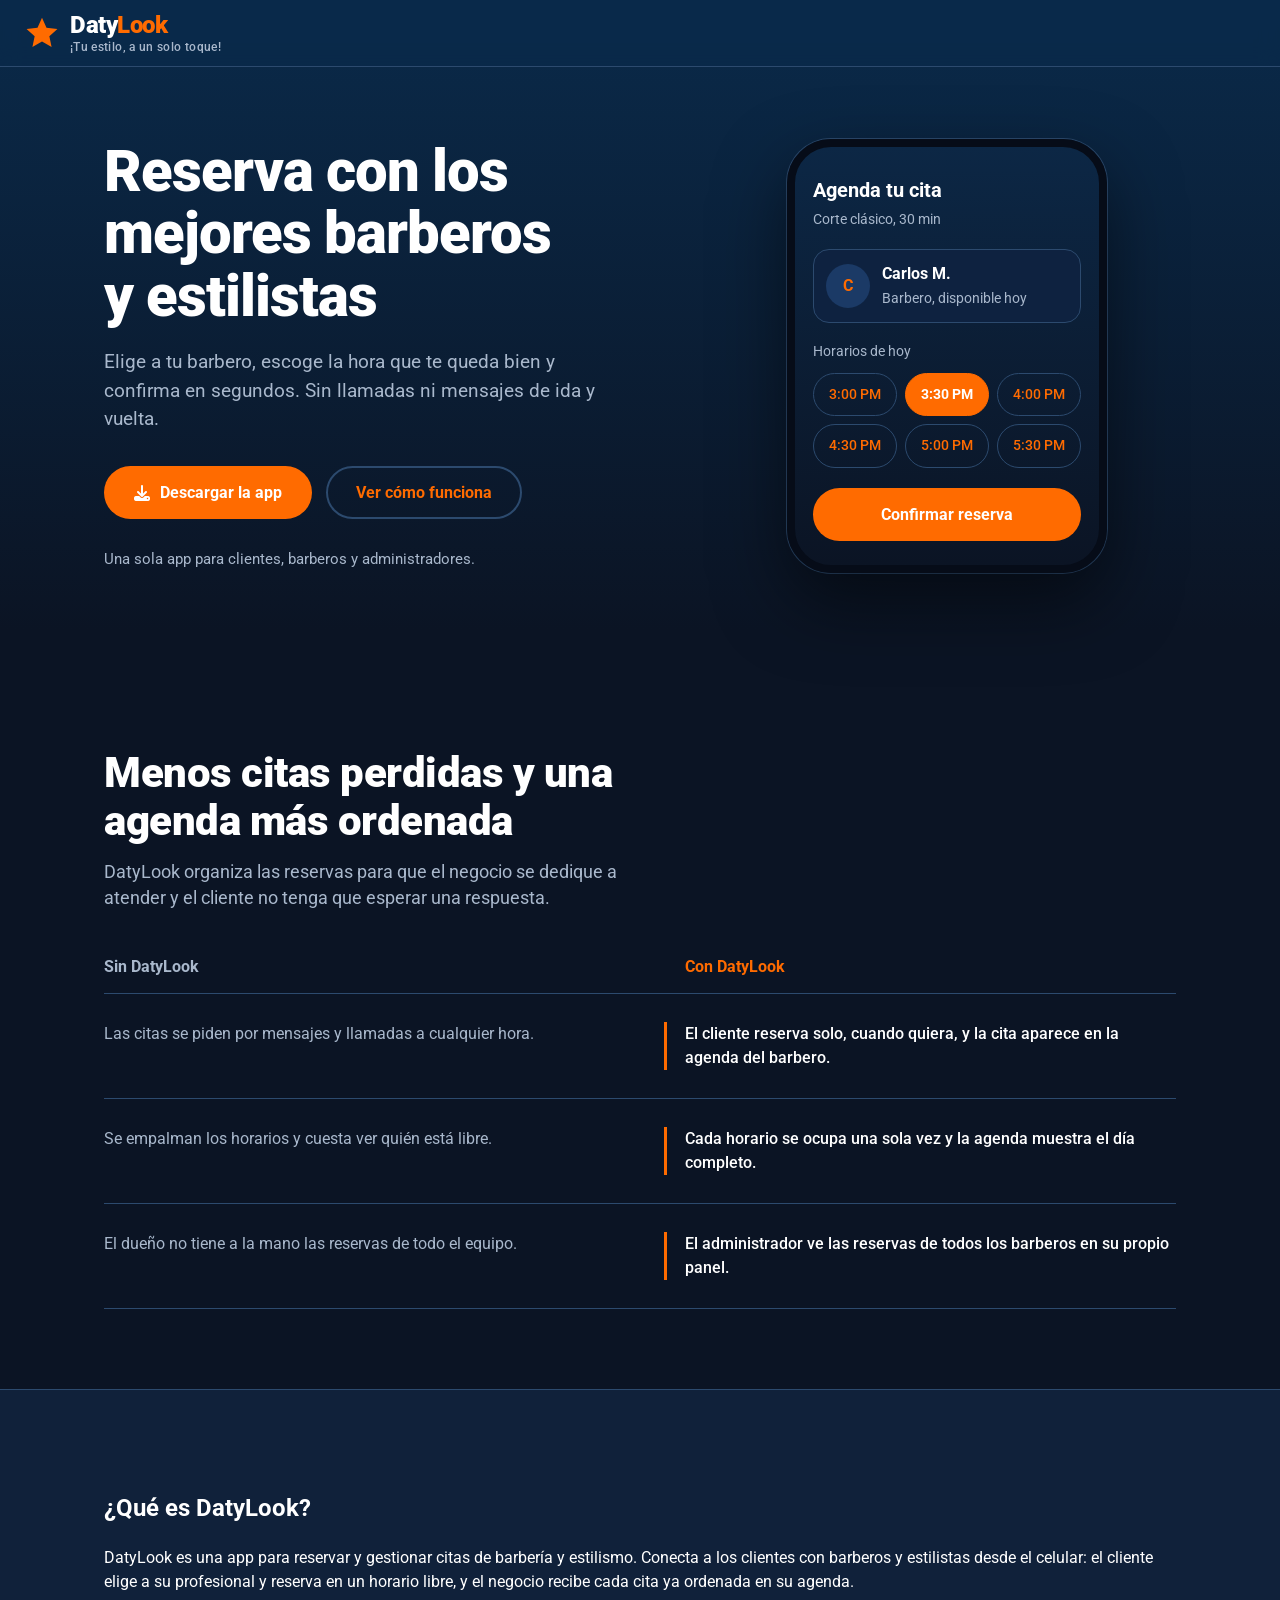
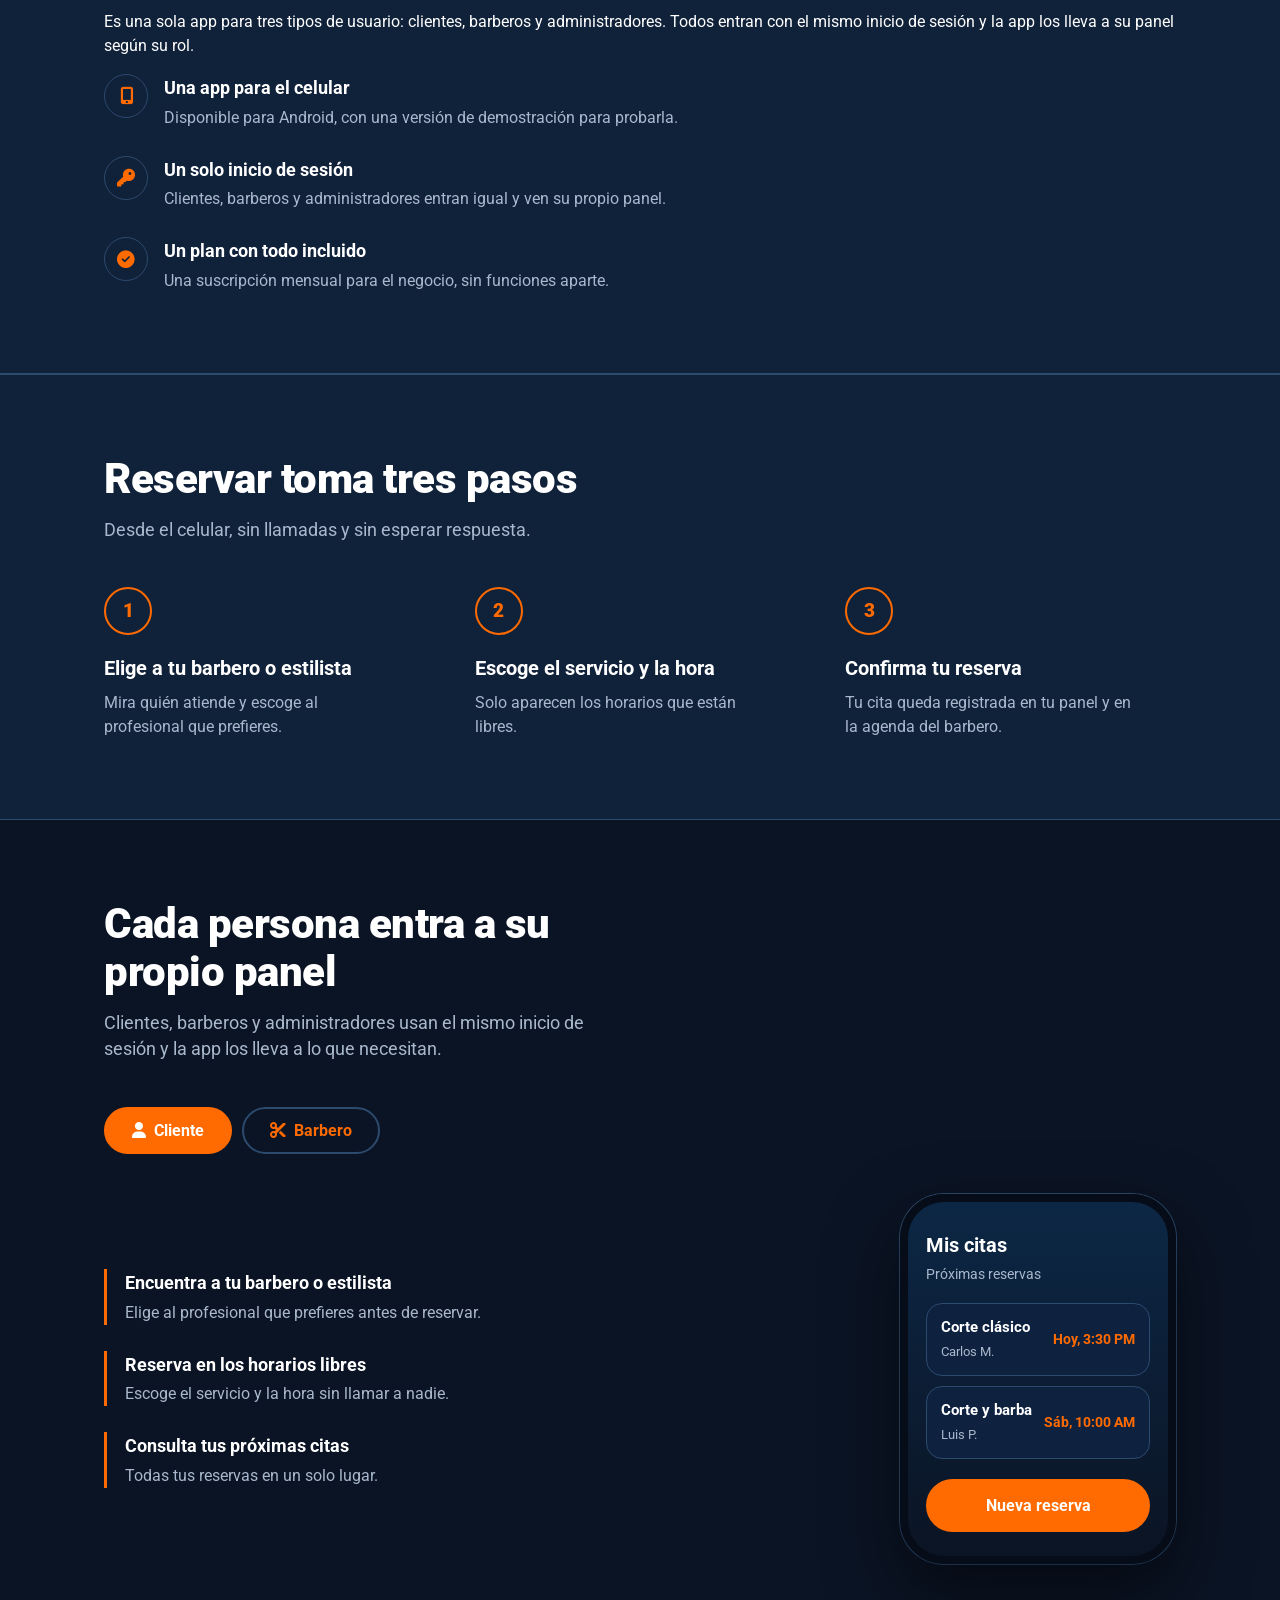
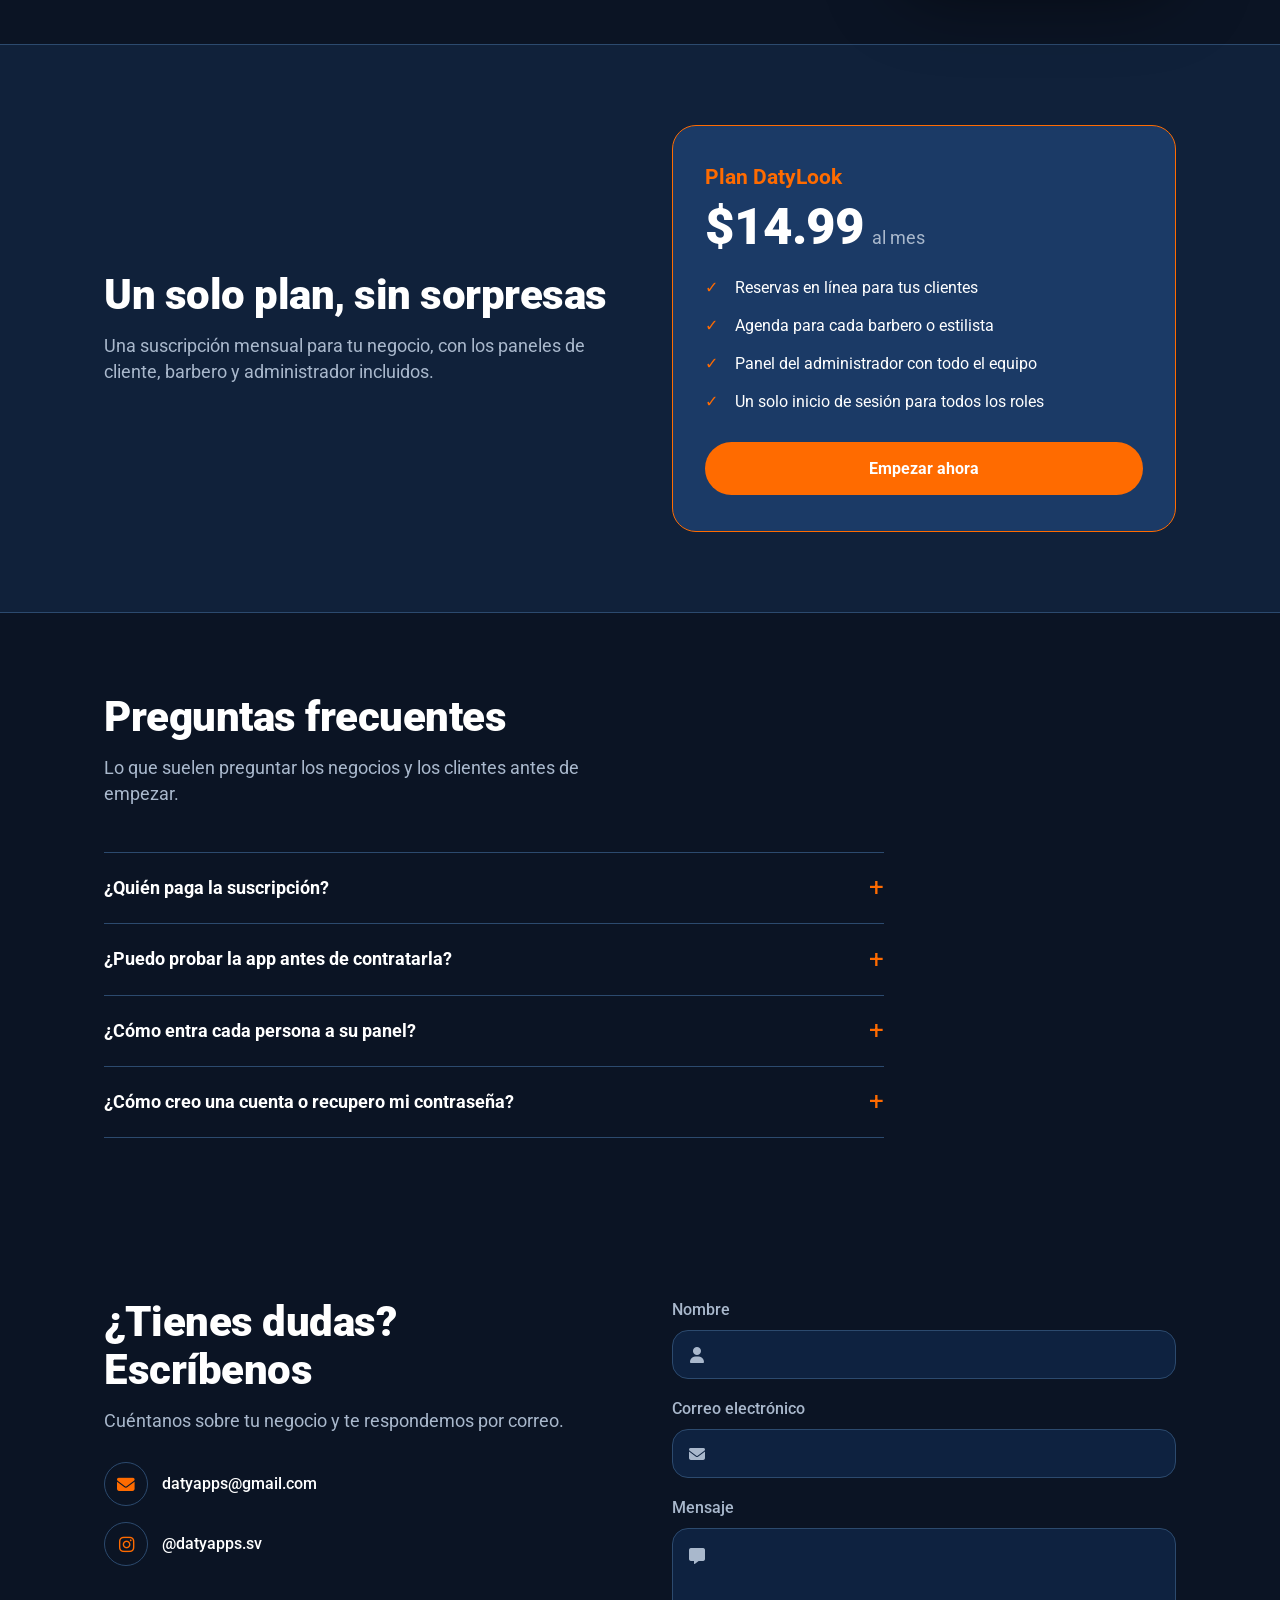
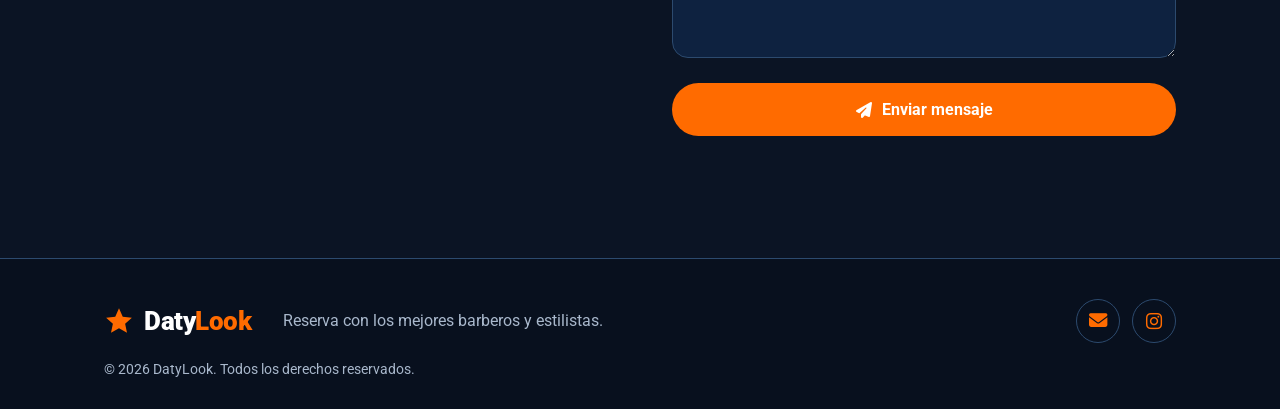
==== commit 52e9d903: "Ayuda" ====
--- a/index.html
+++ b/index.html
@@ -33,10 +33,6 @@
       <li><a href="#preguntas">Preguntas frecuentes</a></li>
       <li><a href="#contacto">¡Contáctanos!</a></li>
     </ul>
-    <a class="btn btn-primary btn-sm" href="#descargar"><i class="fa-solid fa-download" aria-hidden="true"></i>Descargar app</a>
-    <button class="menu-btn" id="menu-btn" aria-label="Abrir menú" aria-expanded="false" aria-controls="nav-links">
-      <svg viewBox="0 0 24 24" aria-hidden="true"><path d="M4 7h16M4 12h16M4 17h16"/></svg>
-    </button>
   </div>
 </header>
  
@@ -194,7 +190,7 @@
         </div>
         <div class="price-card">
           <h3>Plan DatyLook</h3>
-          <div class="price"><strong>$29.99</strong><span>al mes</span></div>
+          <div class="price"><strong>$14.99</strong><span>al mes</span></div>
           <ul class="price-list">
             <li>Reservas en línea para tus clientes</li>
             <li>Agenda para cada barbero o estilista</li>
@@ -229,18 +225,6 @@
         <summary>¿Cómo creo una cuenta o recupero mi contraseña?</summary>
         <p>En la pantalla de inicio toca “Regístrate” para crear una cuenta, o “¿Olvidaste tu contraseña?” para recuperarla.</p>
       </details>
-    </div>
-  </section>
-
-  <section class="section" id="descargar">
-    <div class="cta-final">
-      <h2>Empieza hoy con DatyLook</h2>
-      <p>Descarga la app para Android y prueba la demo con datos simulados. Entra como cliente, barbero o administrador.</p>
-      <div class="cta-row">
-        <a class="btn btn-primary" href="assets/app-debug.apk" download><i class="fa-brands fa-android" aria-hidden="true"></i>Descargar APK</a>
-        <a class="btn btn-ghost" href="#contacto"><i class="fa-solid fa-envelope" aria-hidden="true"></i>Escríbenos</a>
-      </div>
-      <small>Disponible para Android. Al instalarla, tu teléfono puede pedirte permiso para instalar apps desde este sitio.</small>
     </div>
   </section>
 
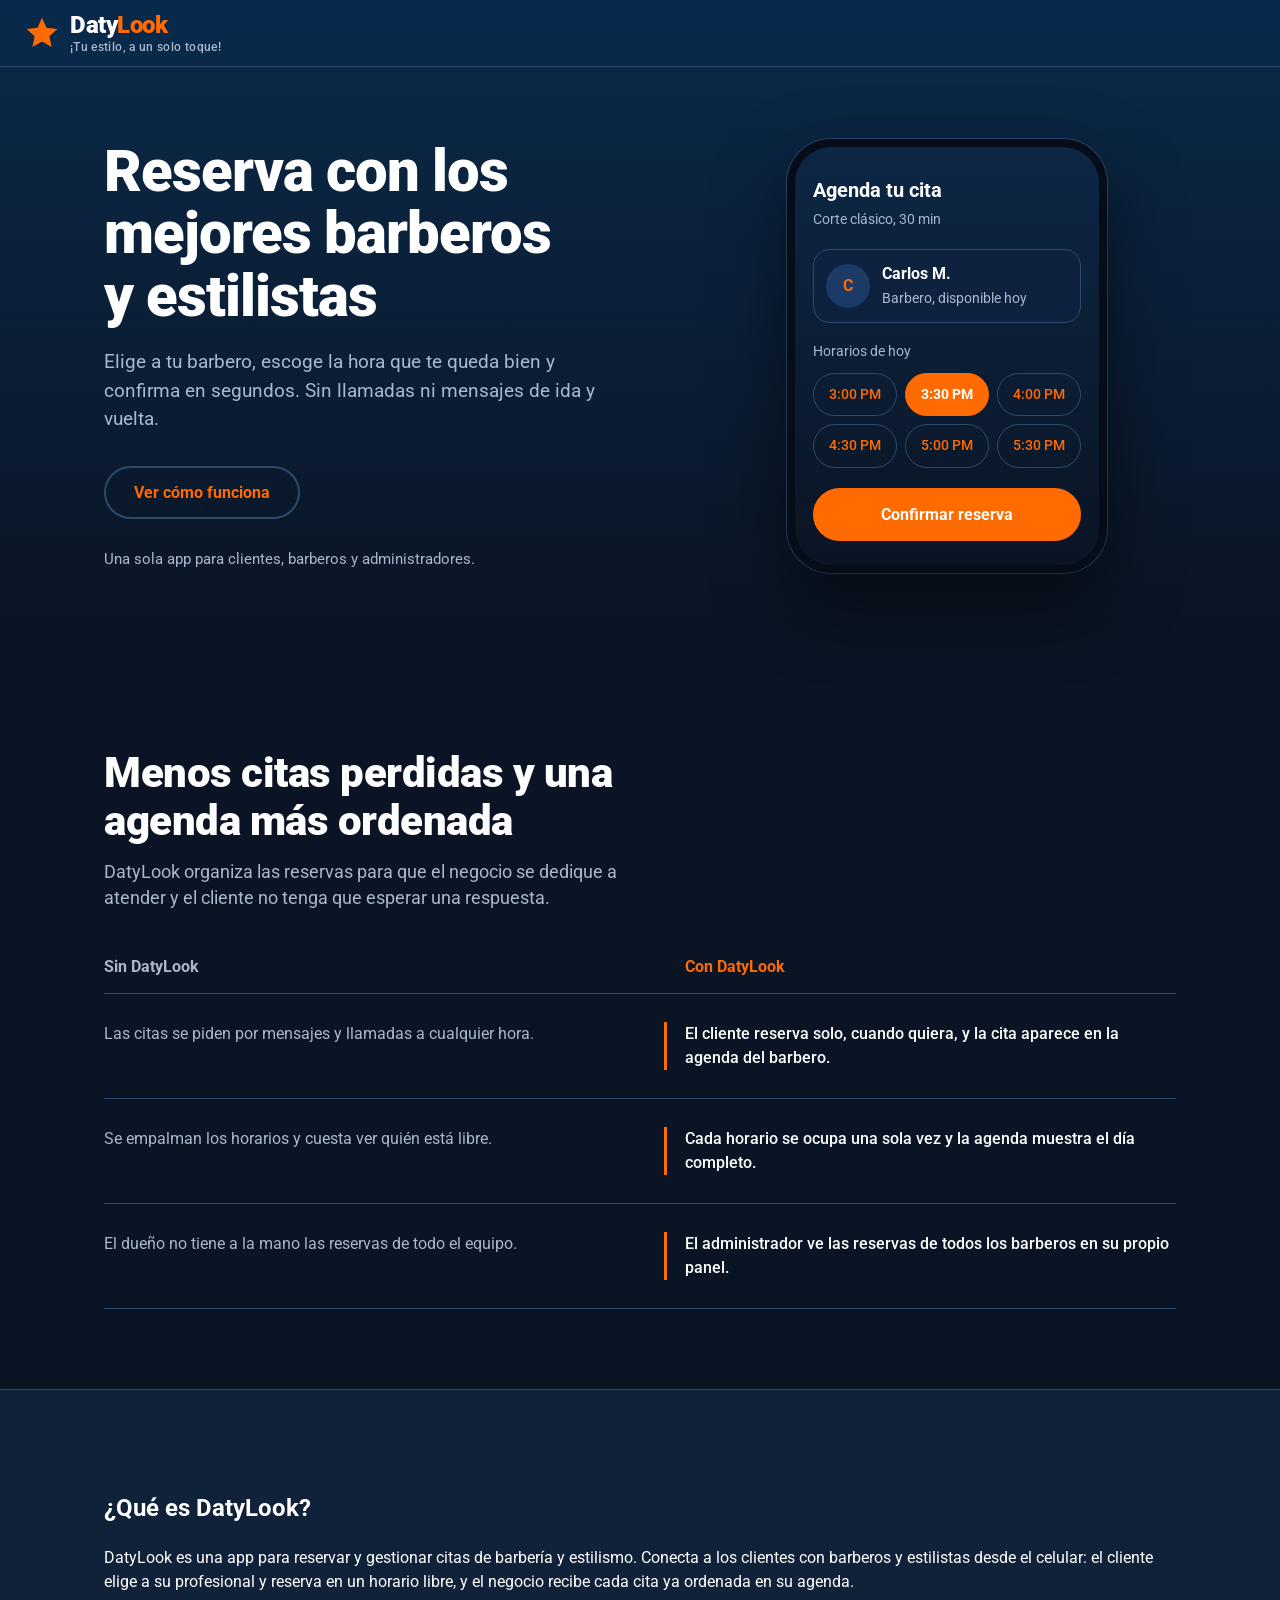
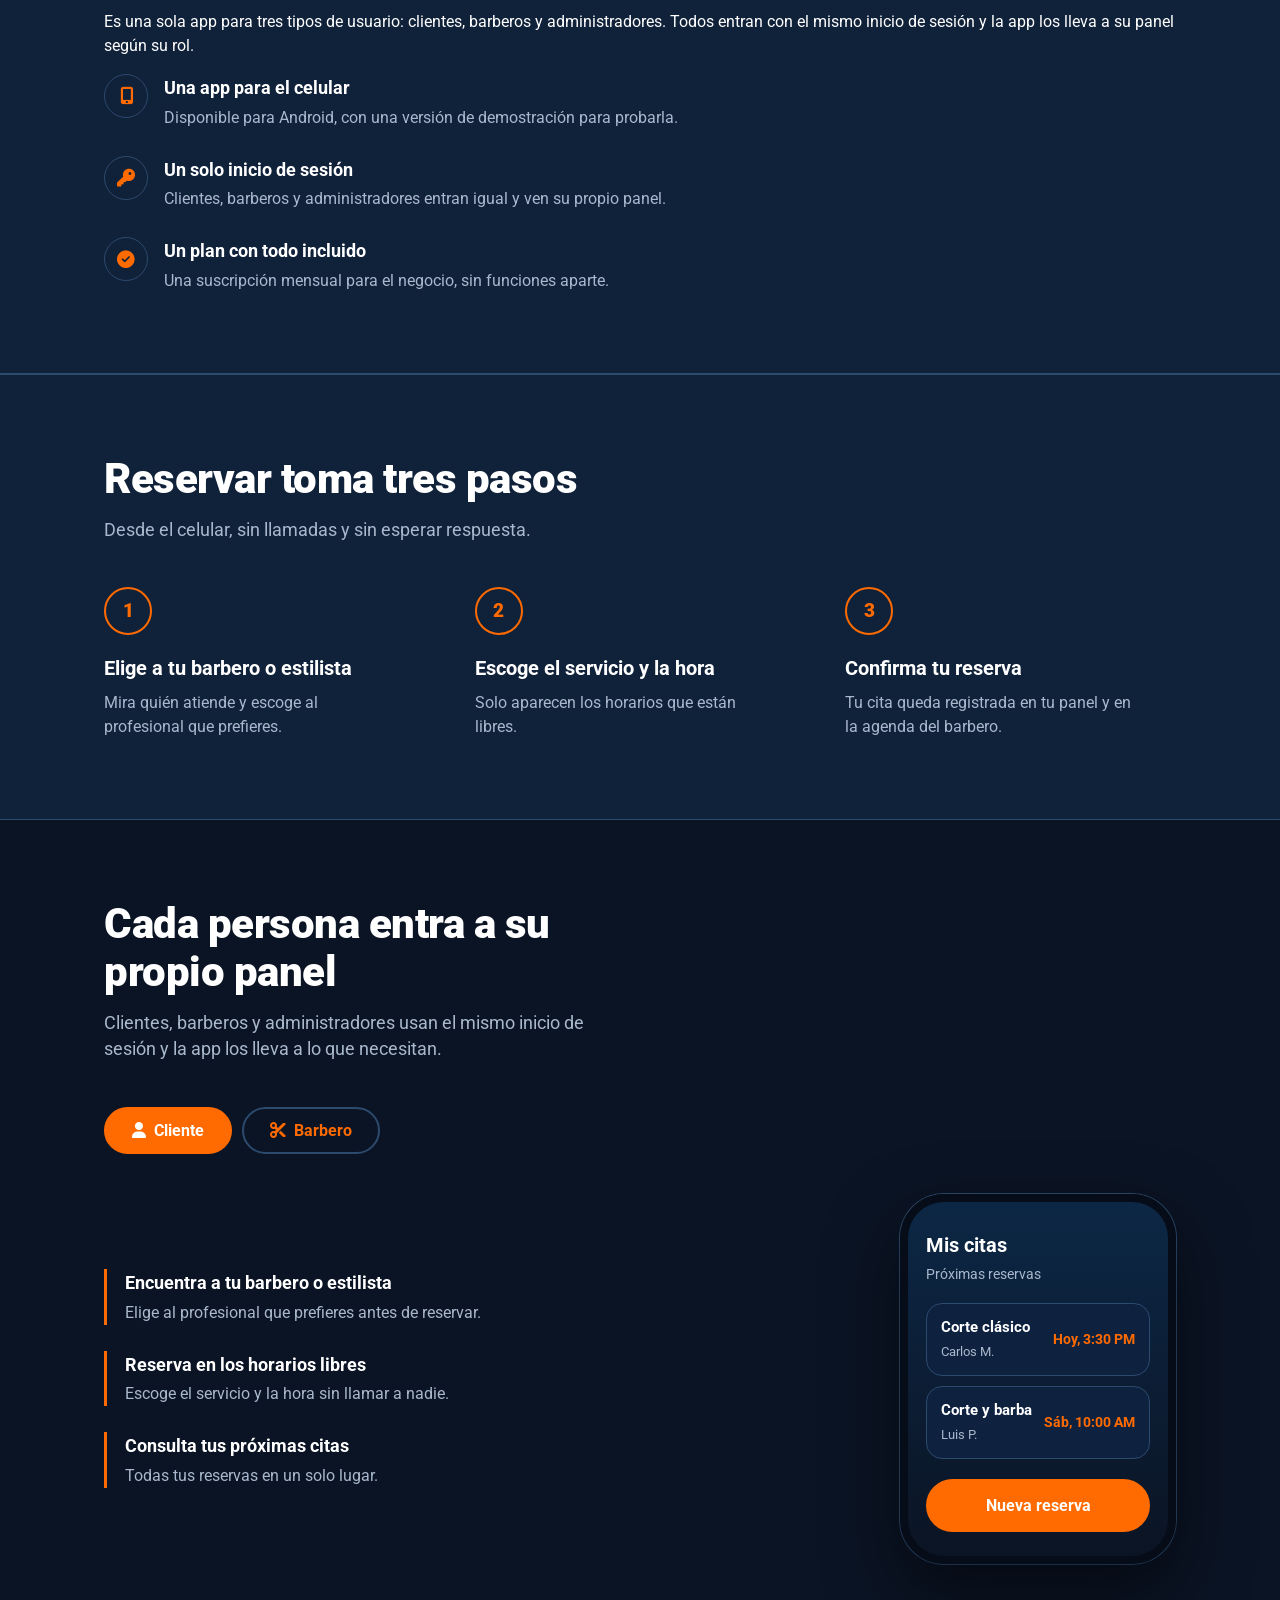
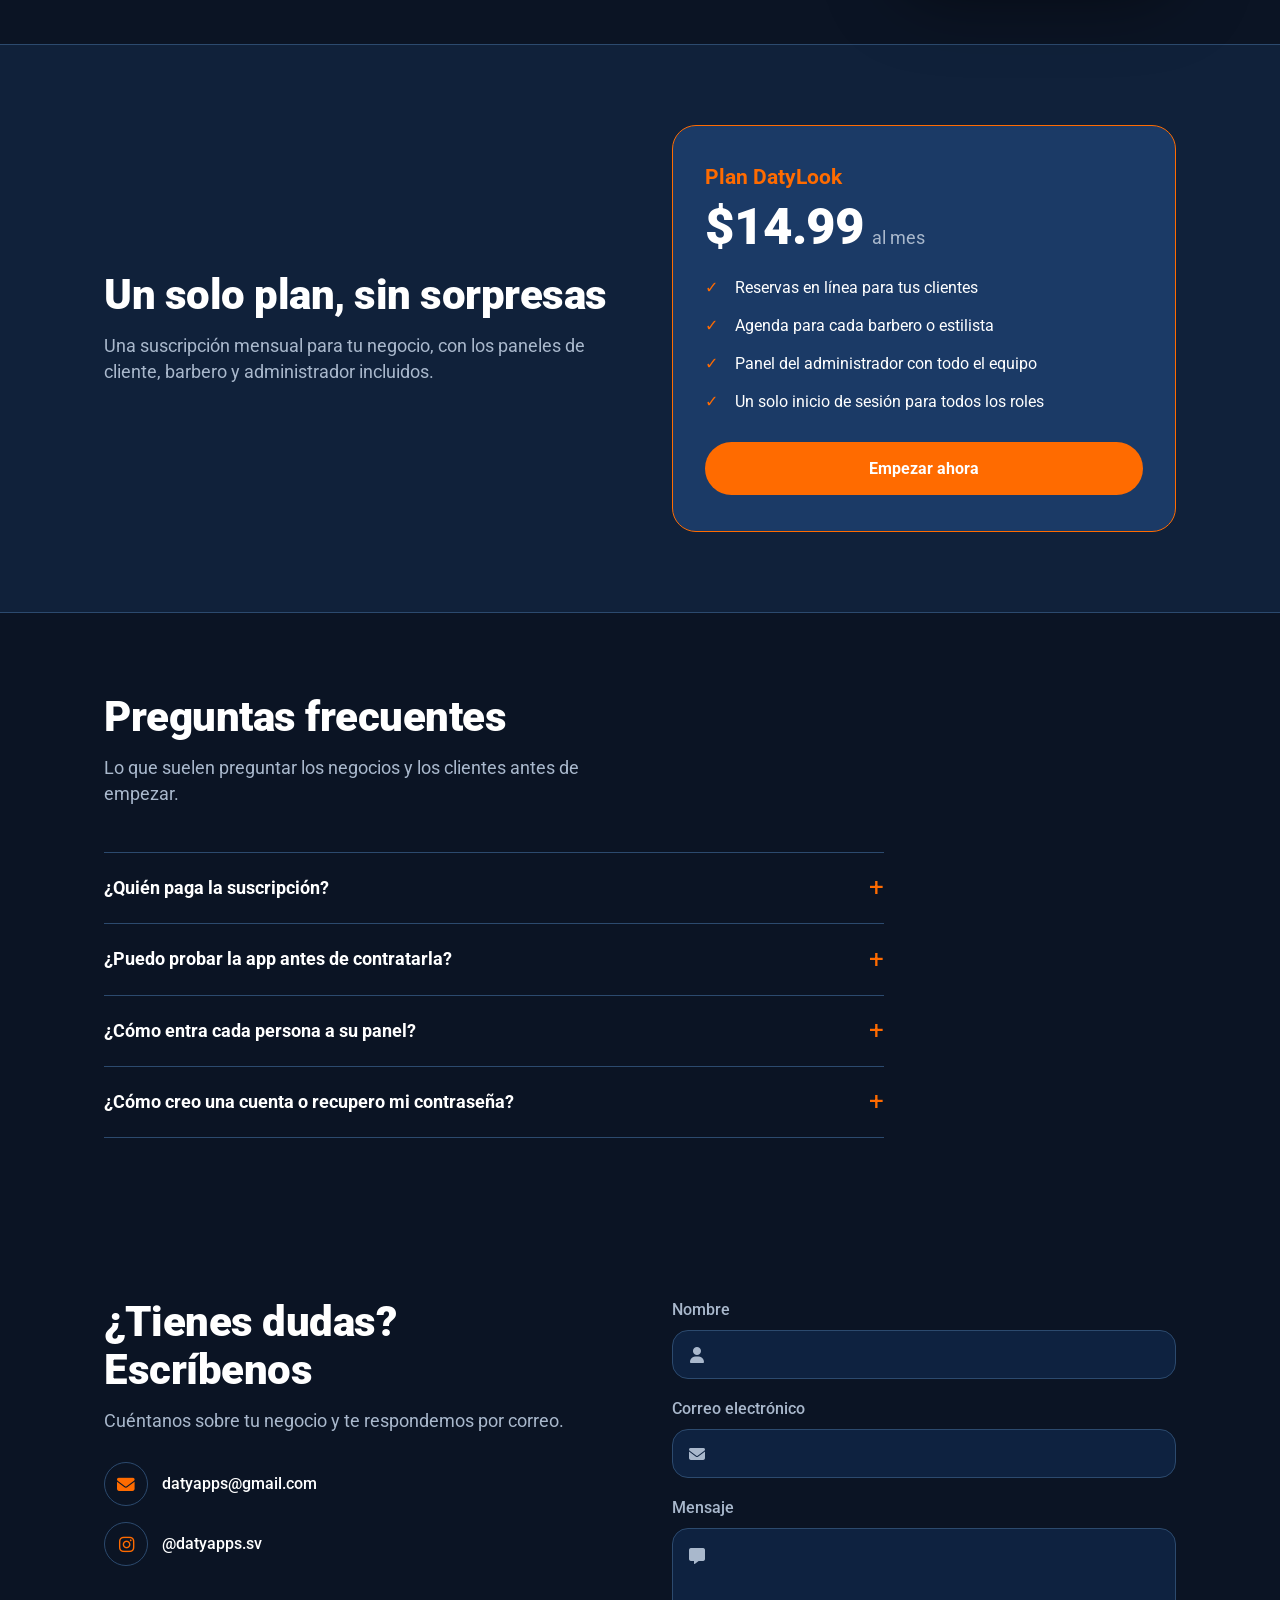
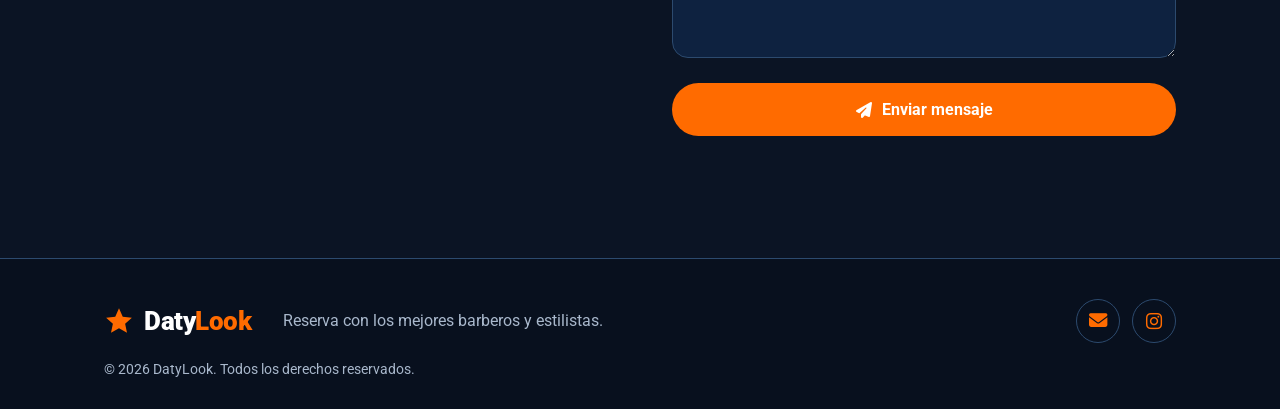
==== commit 6fc801dc: "Ayuda" ====
--- a/index.html
+++ b/index.html
@@ -42,7 +42,6 @@
       <h1>Reserva con los mejores barberos y estilistas</h1>
       <p class="lead">Elige a tu barbero, escoge la hora que te queda bien y confirma en segundos. Sin llamadas ni mensajes de ida y vuelta.</p>
       <div class="cta-row">
-        <a class="btn btn-primary" href="#descargar"><i class="fa-solid fa-download" aria-hidden="true"></i>Descargar la app</a>
         <a class="btn btn-ghost" href="#como-funciona">Ver cómo funciona</a>
       </div>
       <small>Una sola app para clientes, barberos y administradores.</small>
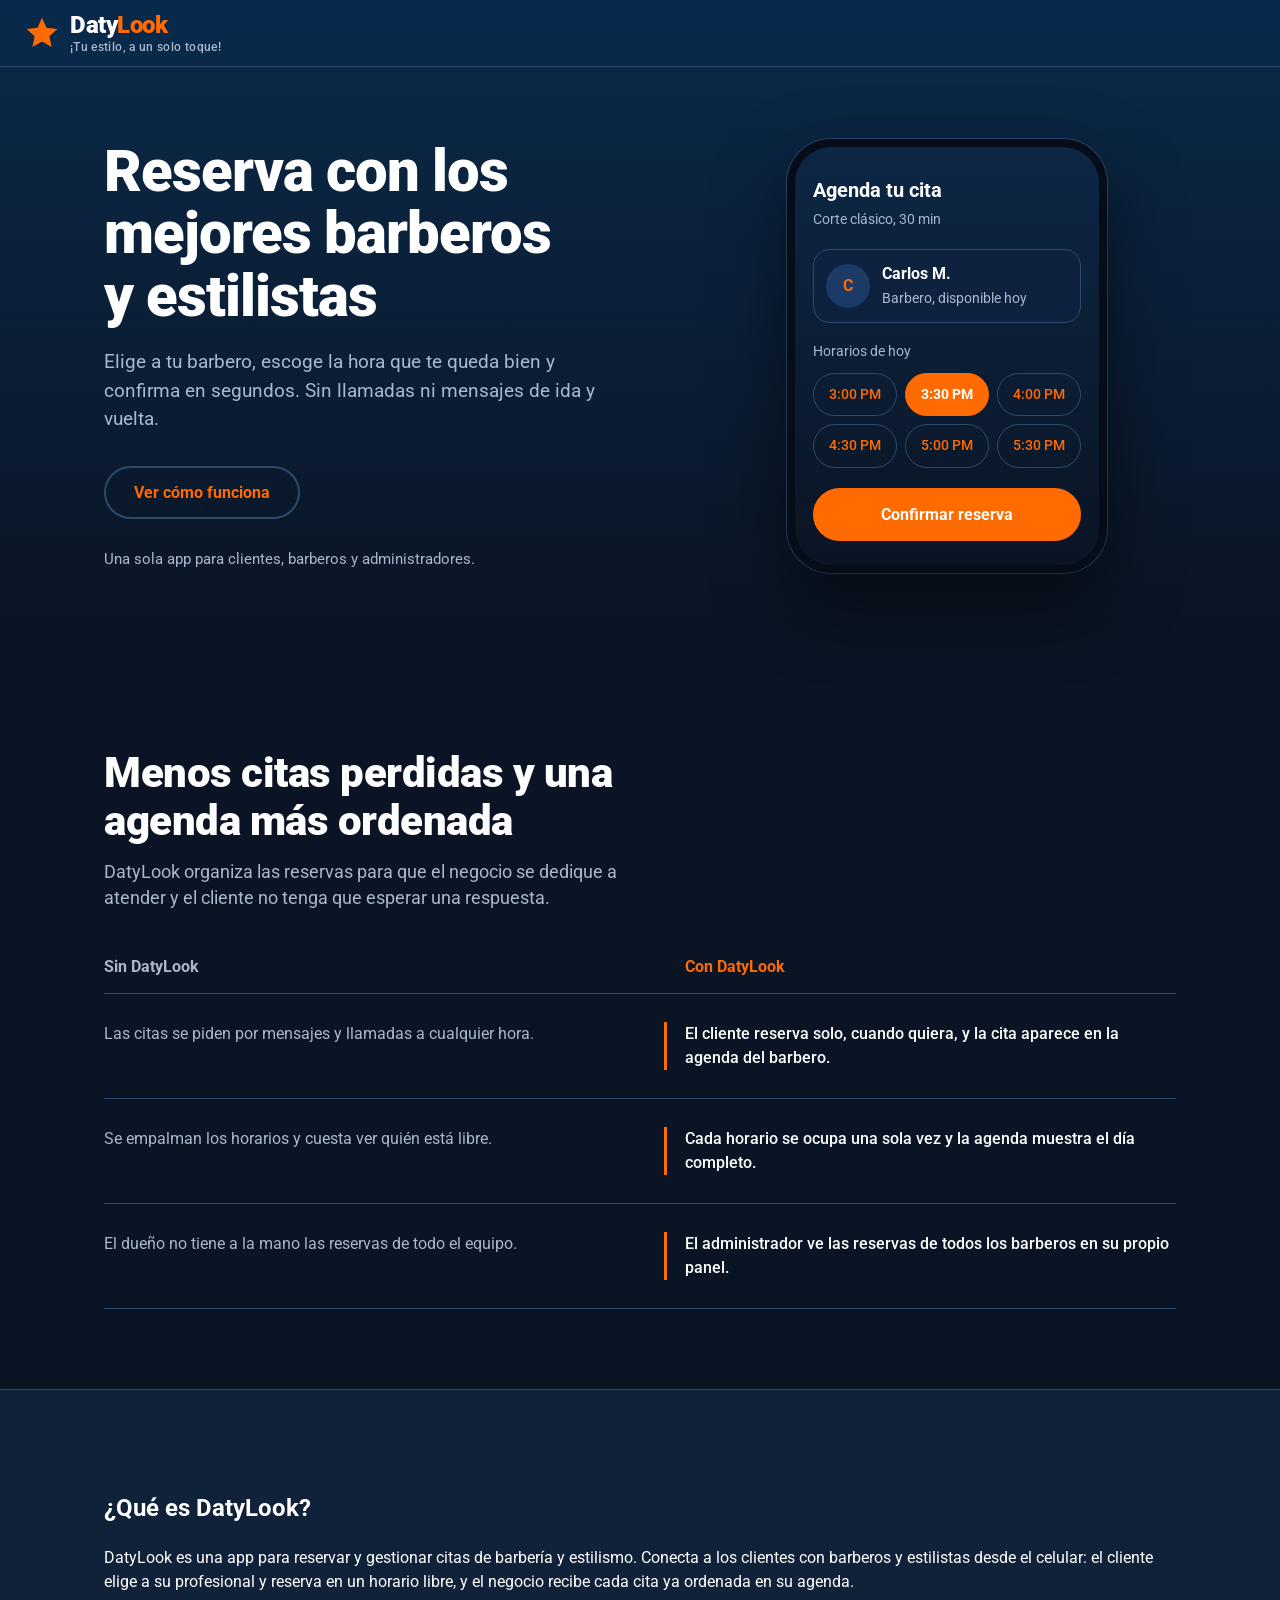
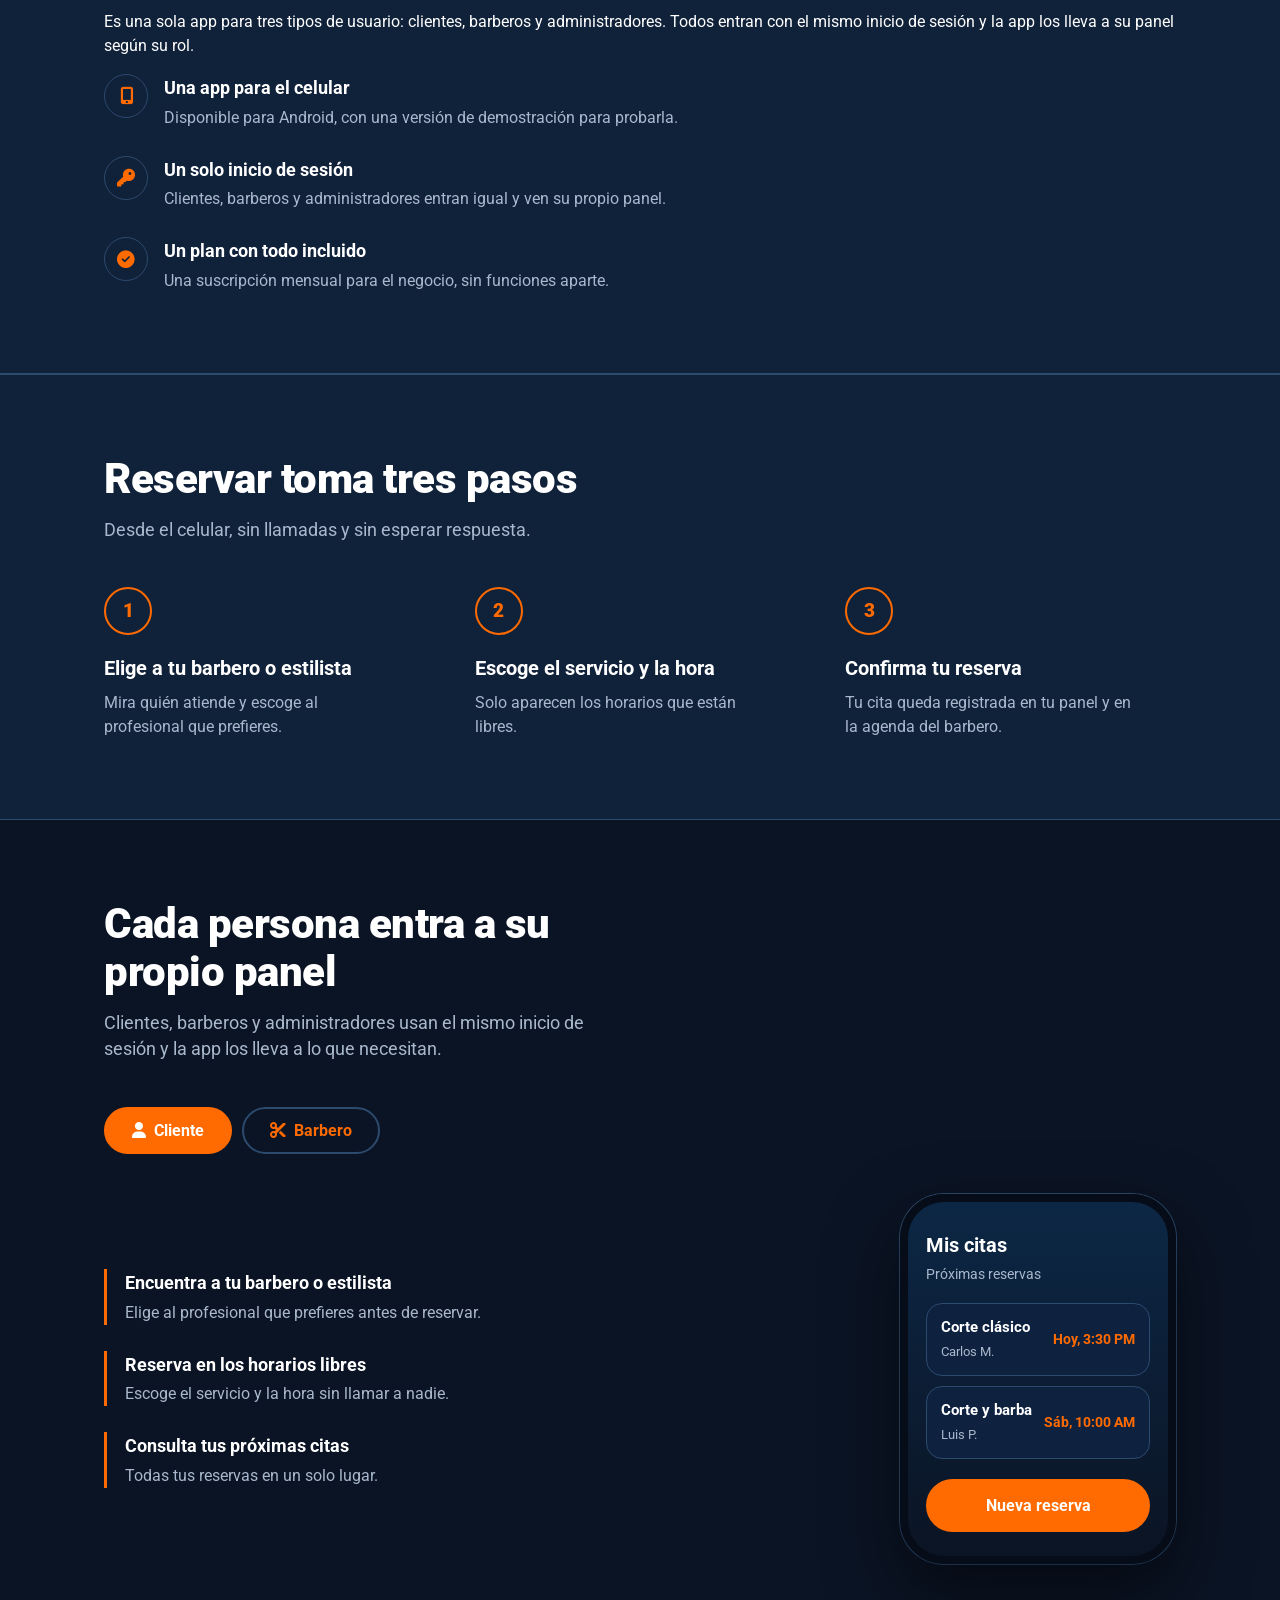
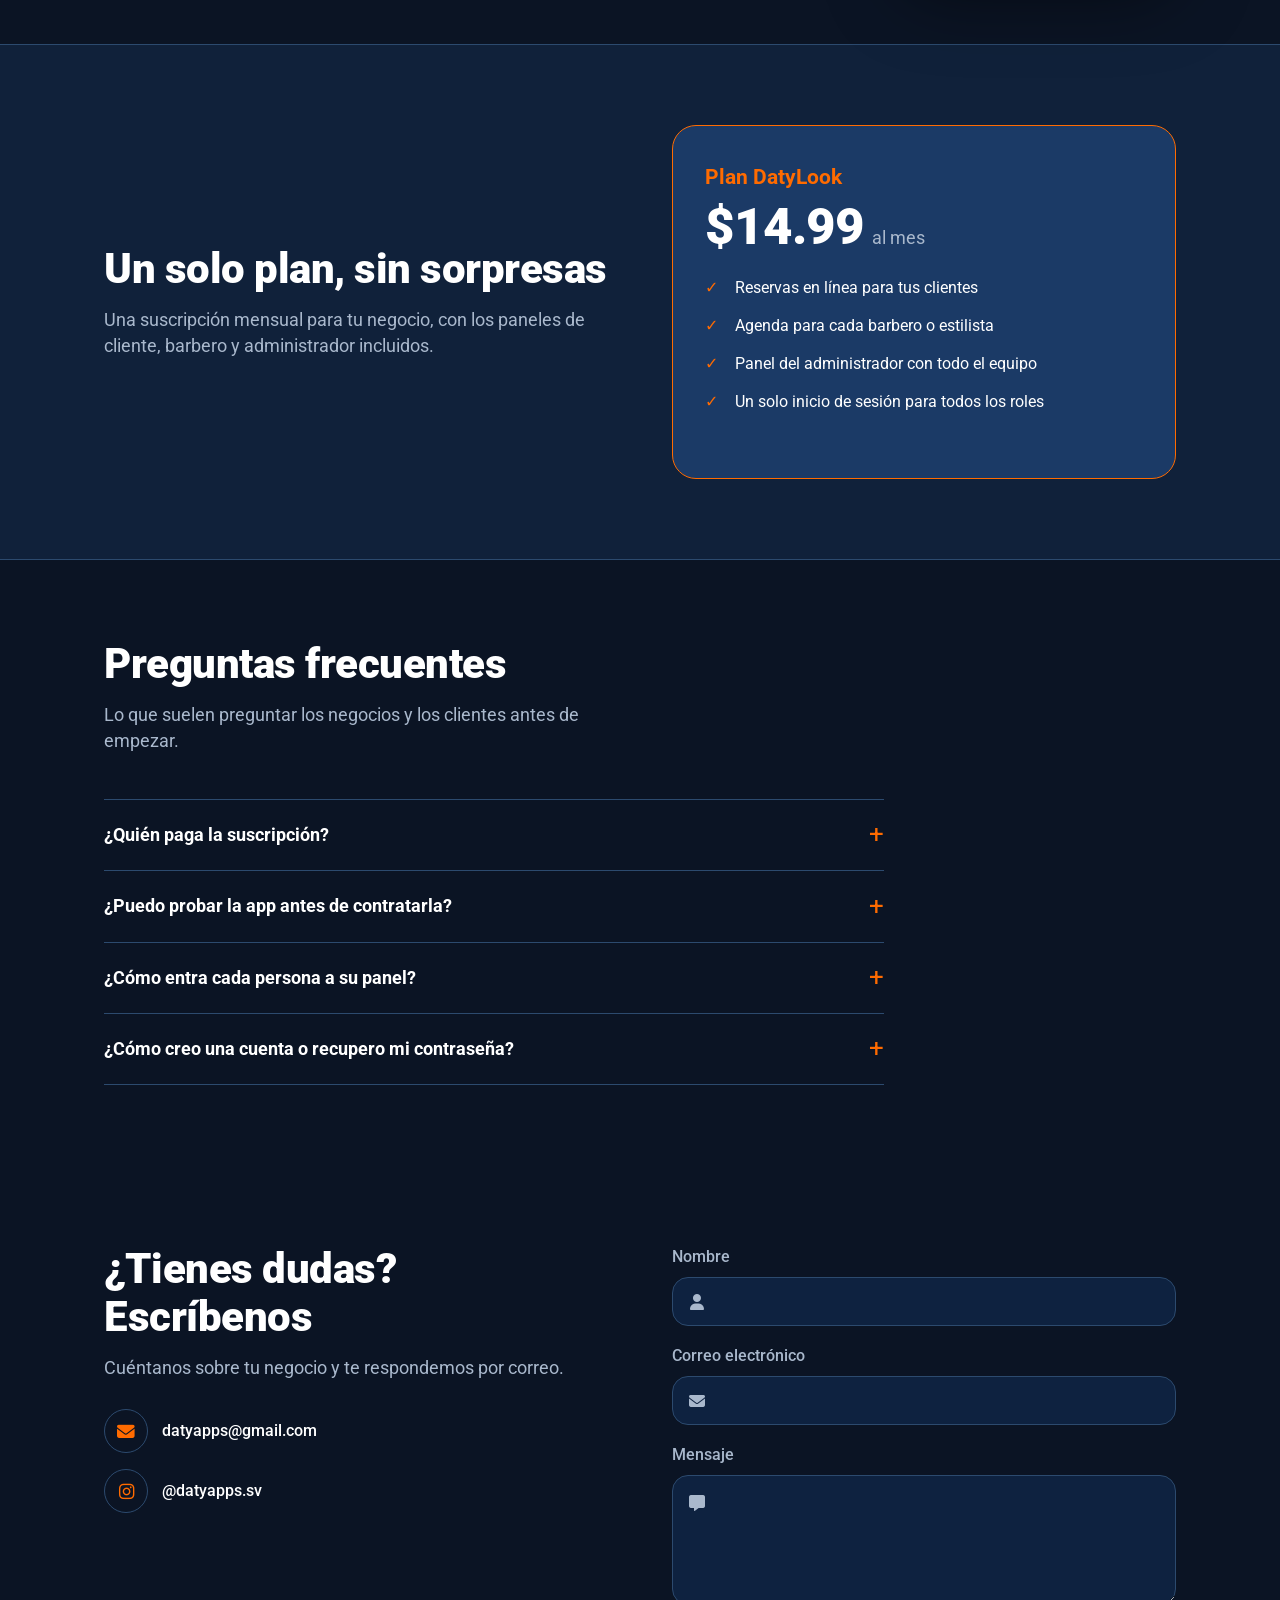
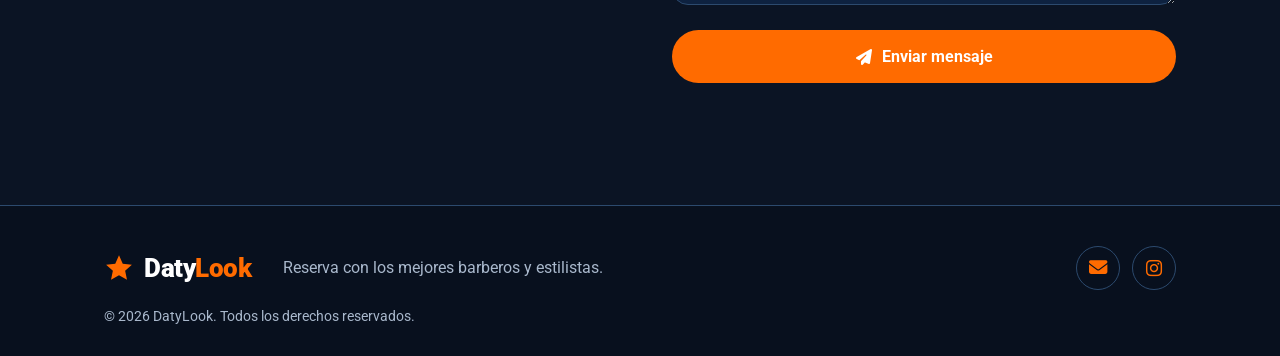
==== commit 7d543496: "Ayuda" ====
--- a/index.html
+++ b/index.html
@@ -196,7 +196,6 @@
             <li>Panel del administrador con todo el equipo</li>
             <li>Un solo inicio de sesión para todos los roles</li>
           </ul>
-          <a class="btn btn-primary" href="#descargar">Empezar ahora</a>
         </div>
       </div>
     </section>
@@ -284,5 +283,6 @@
 </footer>
 
 <script src="js/main.js" defer></script>
+<script src="js/nav-active.js" defer></script>
 </body>
 </html>
--- a/css/styles.css
+++ b/css/styles.css
@@ -405,4 +405,13 @@
   display: grid; grid-template-columns: 44px 1fr; column-gap: 16px; align-items: start;
   border-left: none; padding-left: 0;
 }
-.features.with-icons .ico { grid-row: 1 / span 2; }+.features.with-icons .ico { grid-row: 1 / span 2; }
+
+/* Link activo del navbar */
+.nav-links a.active {
+  color: var(--accent);
+  font-weight: 700;
+  text-decoration: underline;
+  text-decoration-thickness: 2px;
+  text-underline-offset: 8px;
+}
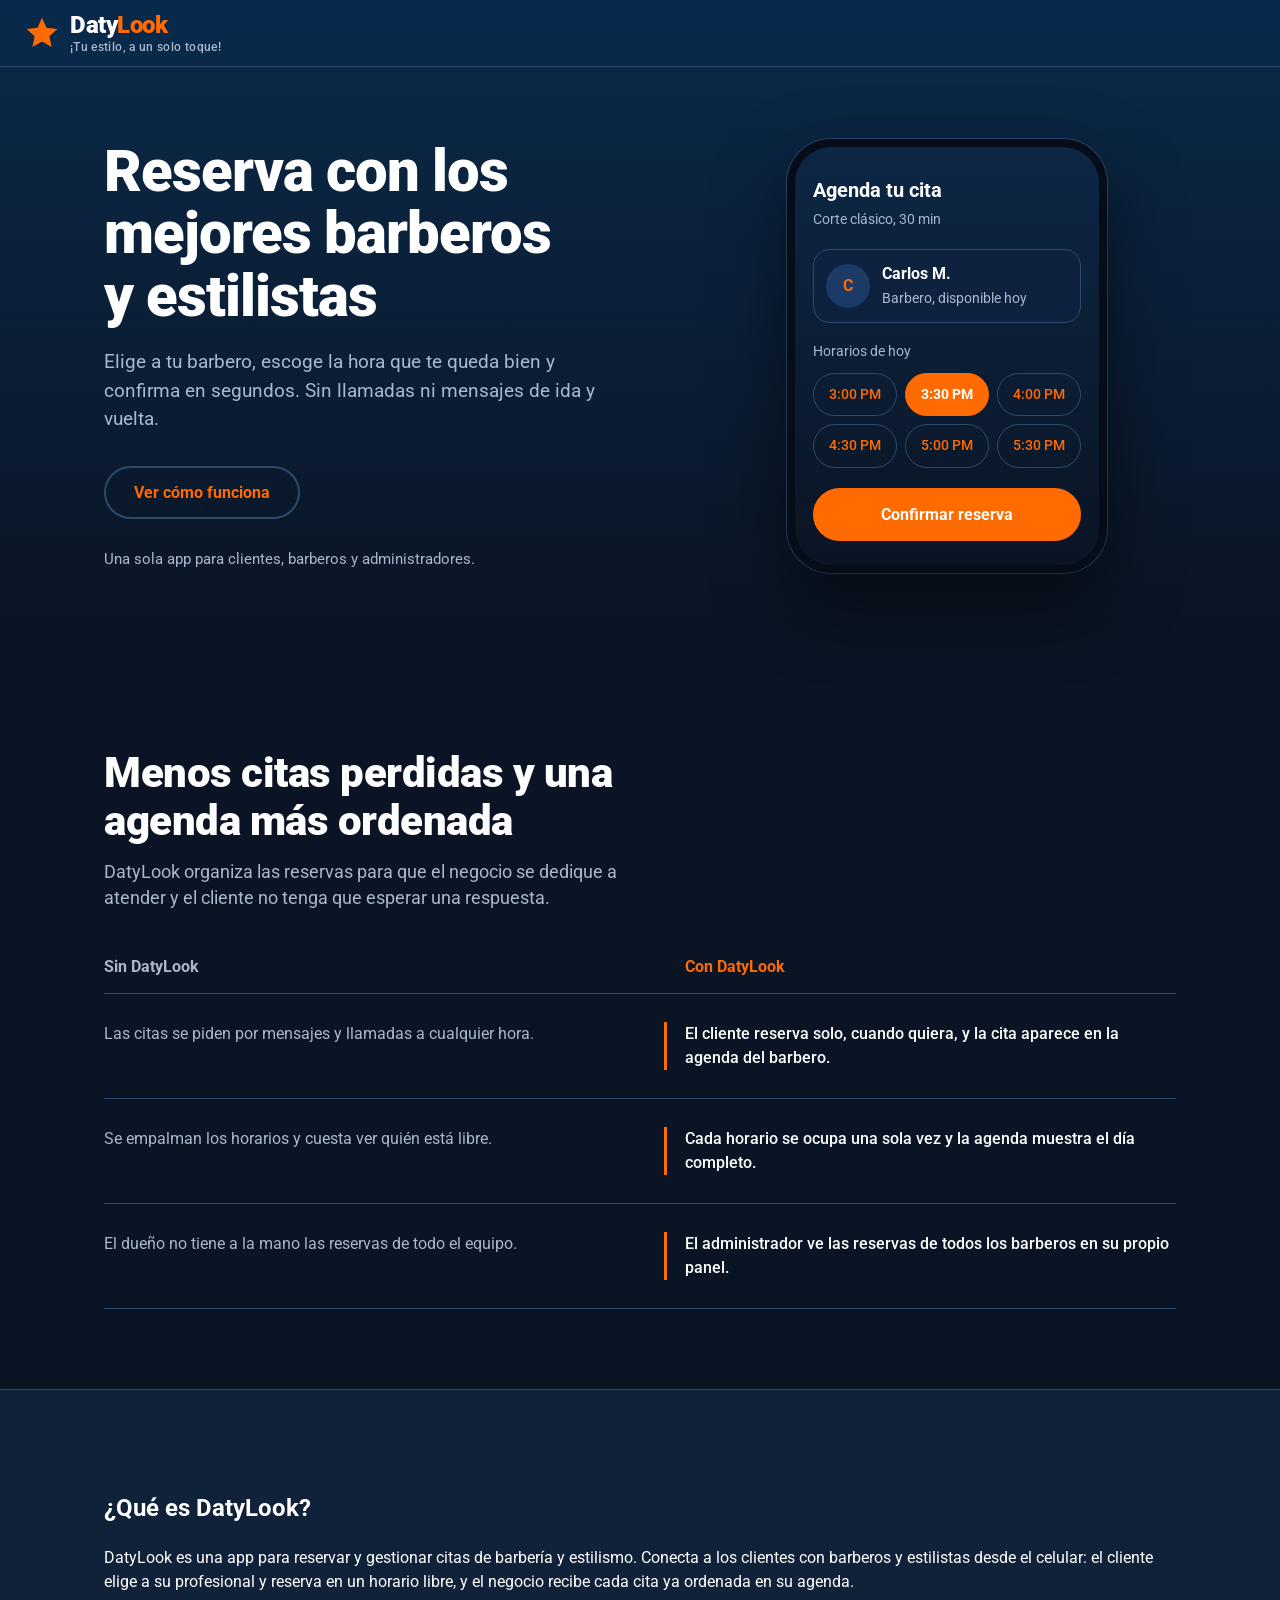
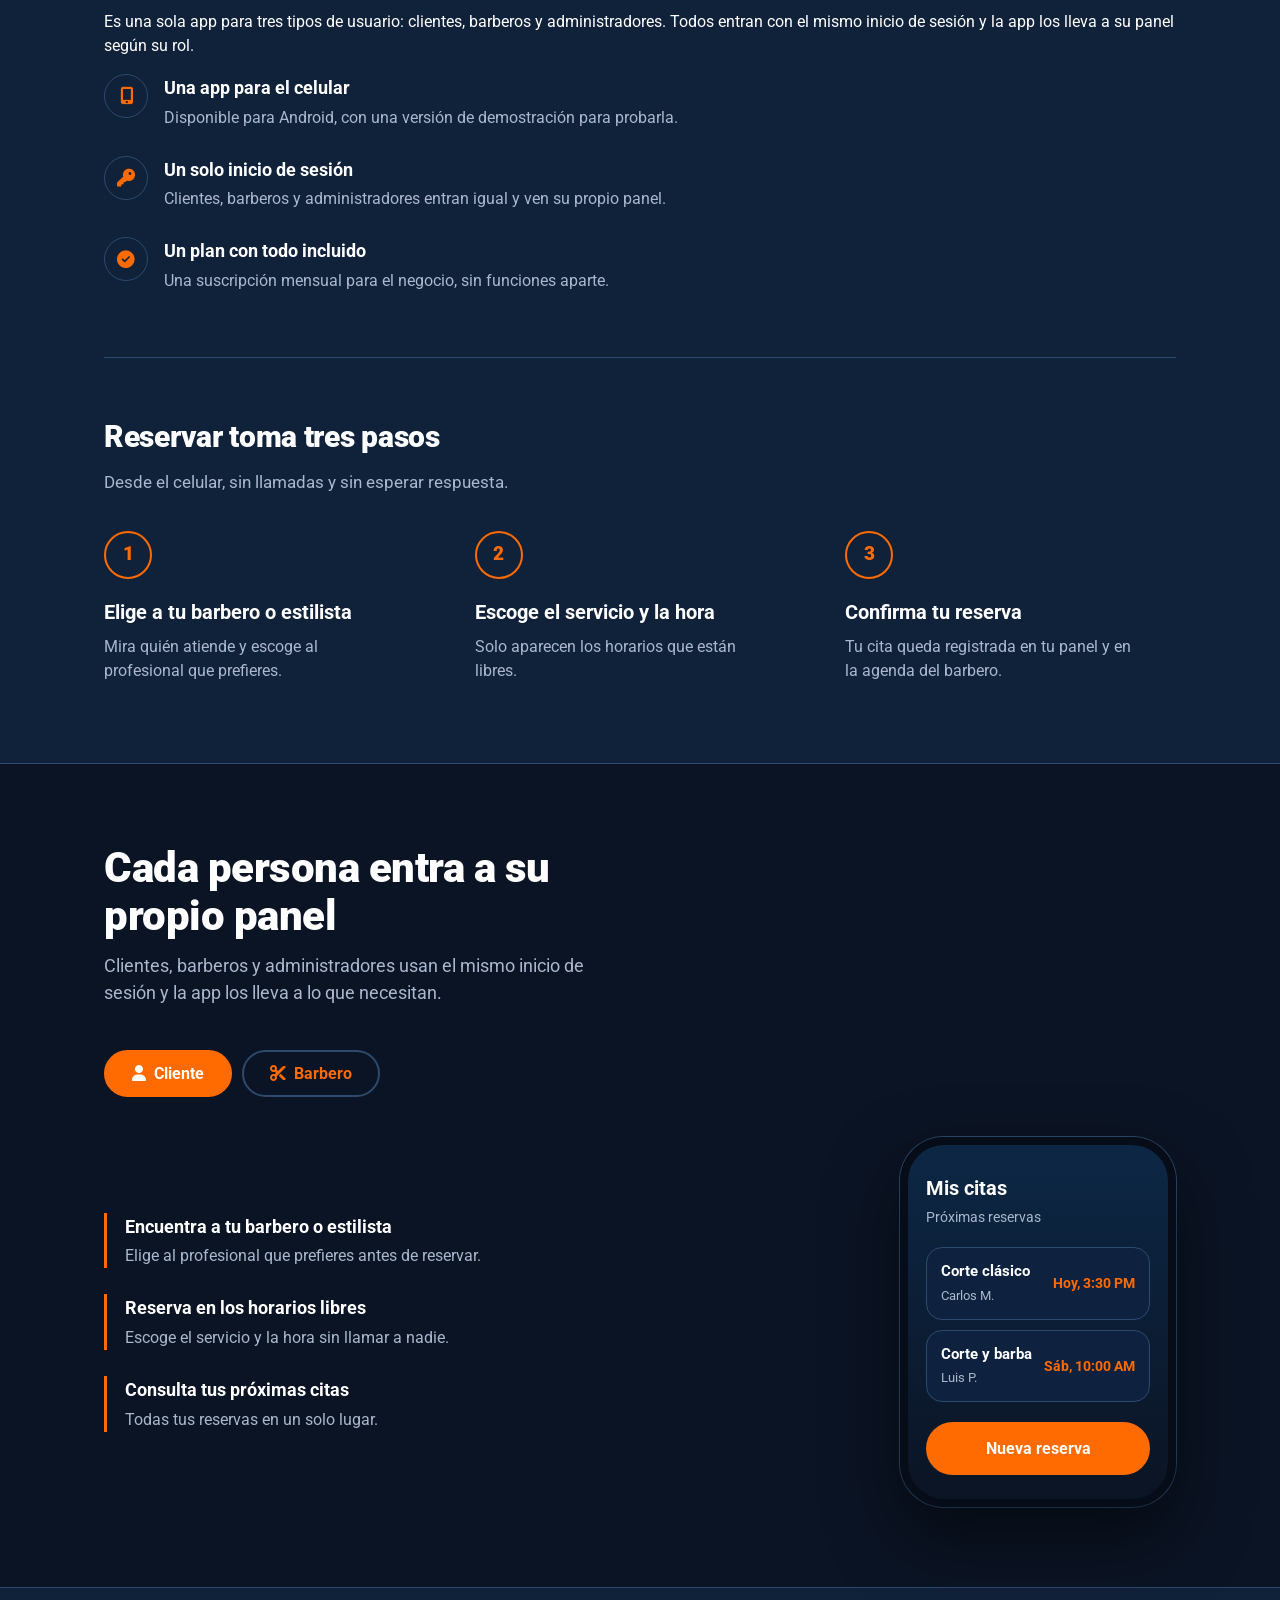
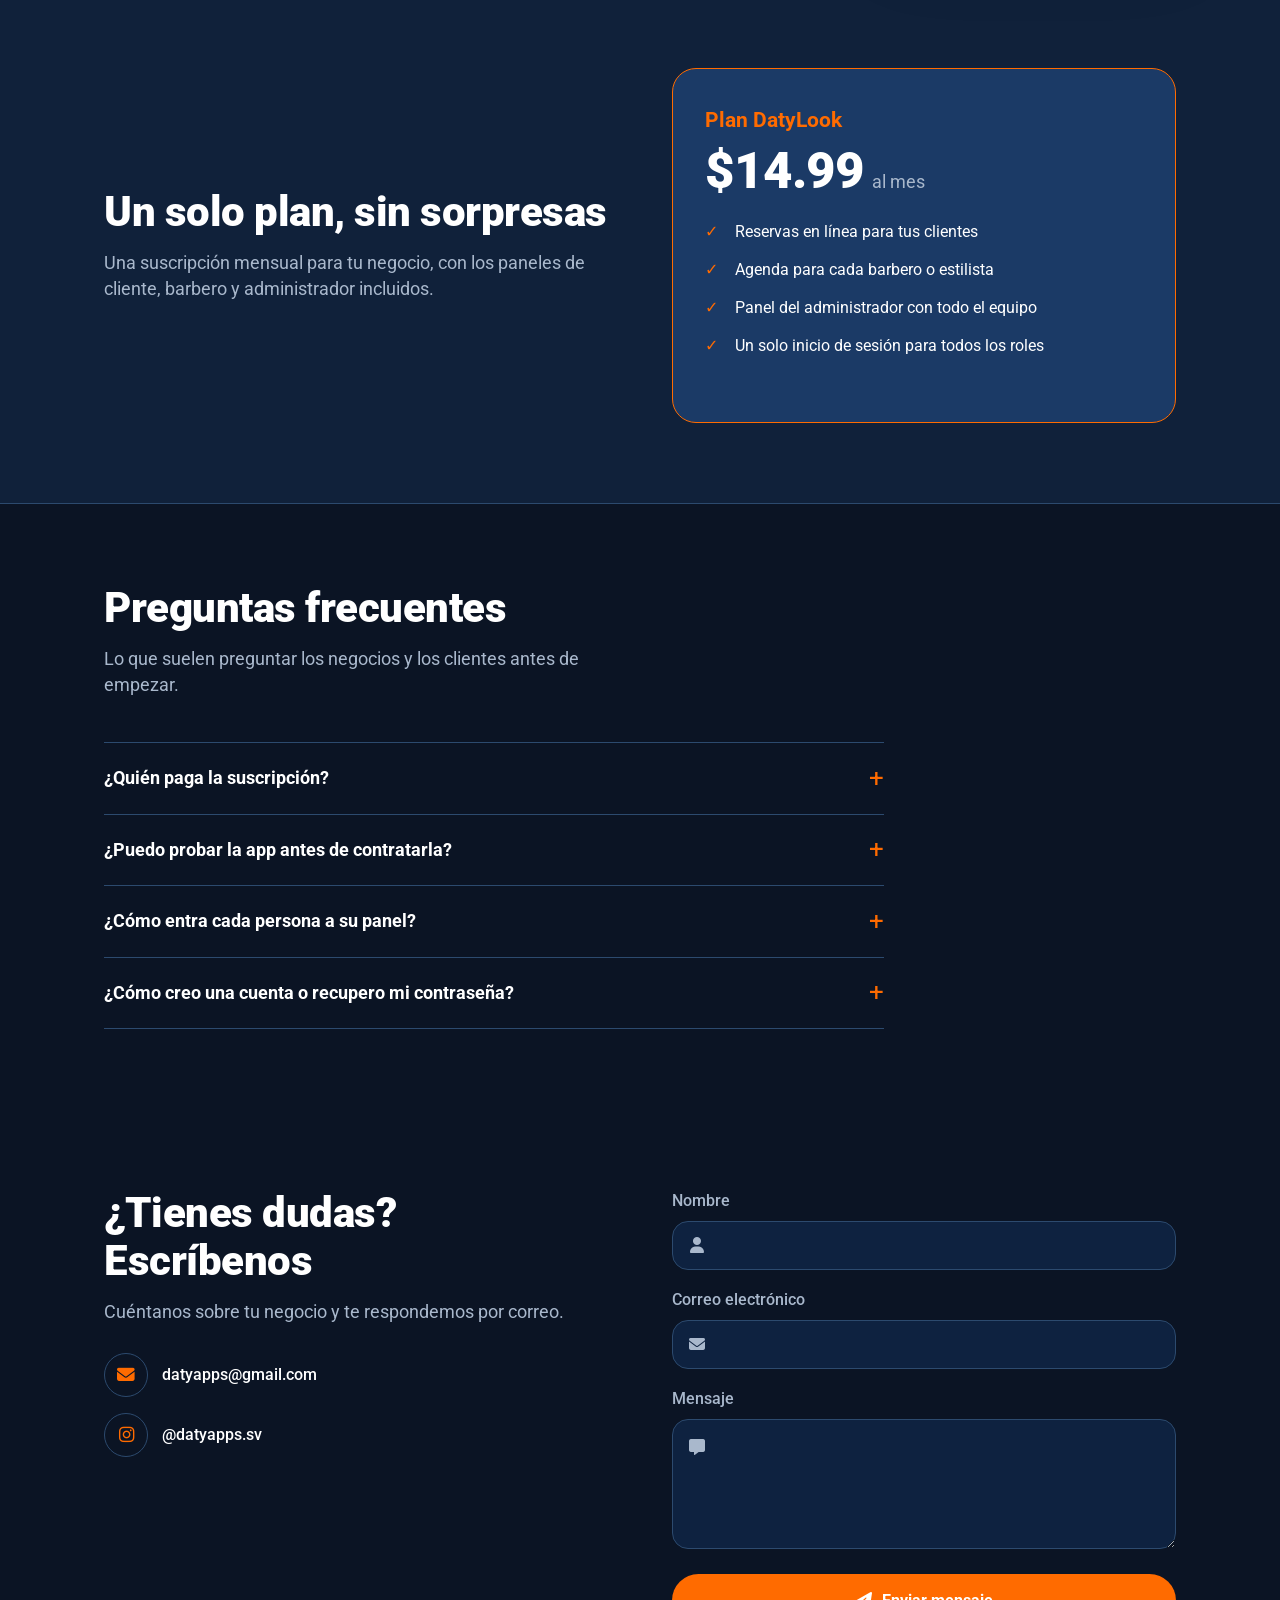
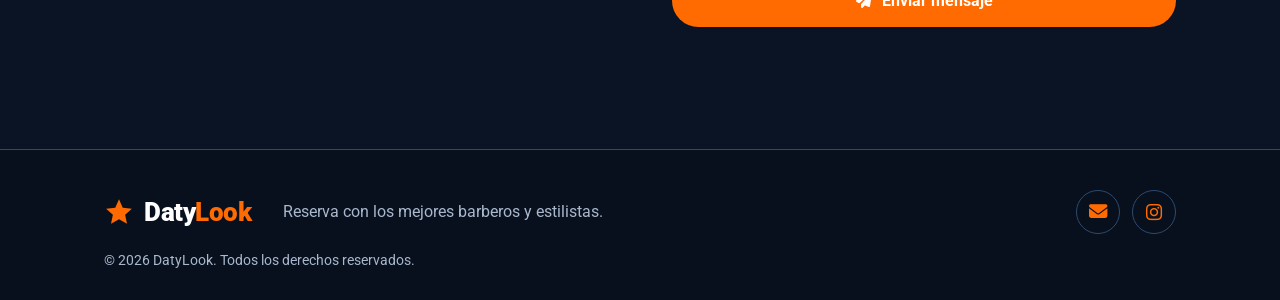
==== commit 49b222fa: "Ayuda" ====
--- a/index.html
+++ b/index.html
@@ -105,32 +105,28 @@
           <li><div class="ico"><i class="fa-solid fa-circle-check" aria-hidden="true"></i></div><strong>Un plan con todo incluido</strong><span>Una suscripción mensual para el negocio, sin funciones aparte.</span></li>
         </ul>
       </div>
-    </section>
-  </div>
-
-  <div class="band">
-    <section class="section" id="como-funciona">
-      <div class="section-head">
-        <h2>Reservar toma tres pasos</h2>
-        <p>Desde el celular, sin llamadas y sin esperar respuesta.</p>
-      </div>
-      <ol class="steps">
-        <li>
-          <div class="step-num" aria-hidden="true">1</div>
-          <h3>Elige a tu barbero o estilista</h3>
-          <p>Mira quién atiende y escoge al profesional que prefieres.</p>
-        </li>
-        <li>
-          <div class="step-num" aria-hidden="true">2</div>
-          <h3>Escoge el servicio y la hora</h3>
-          <p>Solo aparecen los horarios que están libres.</p>
-        </li>
-        <li>
-          <div class="step-num" aria-hidden="true">3</div>
-          <h3>Confirma tu reserva</h3>
-          <p>Tu cita queda registrada en tu panel y en la agenda del barbero.</p>
-        </li>
-      </ol>
+
+      <div class="how" id="como-funciona">
+        <h3>Reservar toma tres pasos</h3>
+        <p class="how-sub">Desde el celular, sin llamadas y sin esperar respuesta.</p>
+        <ol class="steps">
+          <li>
+            <div class="step-num" aria-hidden="true">1</div>
+            <h3>Elige a tu barbero o estilista</h3>
+            <p>Mira quién atiende y escoge al profesional que prefieres.</p>
+          </li>
+          <li>
+            <div class="step-num" aria-hidden="true">2</div>
+            <h3>Escoge el servicio y la hora</h3>
+            <p>Solo aparecen los horarios que están libres.</p>
+          </li>
+          <li>
+            <div class="step-num" aria-hidden="true">3</div>
+            <h3>Confirma tu reserva</h3>
+            <p>Tu cita queda registrada en tu panel y en la agenda del barbero.</p>
+          </li>
+        </ol>
+      </div>
     </section>
   </div>
 
@@ -284,5 +280,6 @@
 
 <script src="js/main.js" defer></script>
 <script src="js/nav-active.js" defer></script>
+<script src="js/index-extras.js" defer></script>
 </body>
 </html>
--- a/css/styles.css
+++ b/css/styles.css
@@ -414,4 +414,43 @@
   text-decoration: underline;
   text-decoration-thickness: 2px;
   text-underline-offset: 8px;
+}
+
+/* Pasos dentro de "¿Qué es DatyLook?" */
+.how { margin-top: 64px; padding-top: 56px; border-top: 1px solid var(--border); }
+.how > h3 { font-size: clamp(1.4rem, 3vw, 1.9rem); font-weight: 900; letter-spacing: -0.3px; margin: 0 0 10px; }
+.how-sub { color: var(--text-muted); font-size: 1.05rem; margin: 0 0 36px; }
+
+/* Aparición al hacer scroll */
+.will-reveal { opacity: 0; transform: translateY(16px); transition: opacity .5s ease, transform .5s ease; }
+.will-reveal.in { opacity: 1; transform: none; }
+
+/* Preguntas frecuentes */
+.faq summary { transition: color .15s; }
+.faq summary:hover { color: var(--accent); }
+.faq details[open] p { animation: faq-in .3s ease both; }
+@keyframes faq-in {
+  from { opacity: 0; transform: translateY(-6px); }
+  to   { opacity: 1; transform: none; }
+}
+
+/* Formulario */
+.field input, .field textarea { transition: border-color .2s; }
+.field label { transition: color .2s; }
+.field:focus-within label { color: var(--text); }
+.contact-form .btn i { transition: transform .25s ease; }
+.contact-form .btn:hover i { transform: translate(3px, -3px) rotate(-8deg); }
+.form-status.ok, .form-status.err { animation: pop-in .35s ease both; }
+@keyframes pop-in {
+  from { opacity: 0; transform: translateY(6px); }
+  to   { opacity: 1; transform: none; }
+}
+.input-wrap:has(.invalid) { animation: shake .35s; }
+@keyframes shake {
+  20%, 60% { transform: translateX(-5px); }
+  40%, 80% { transform: translateX(5px); }
+}
+
+@media (prefers-reduced-motion: reduce) {
+  .faq details[open] p, .form-status.ok, .form-status.err, .input-wrap:has(.invalid) { animation: none; }
 }
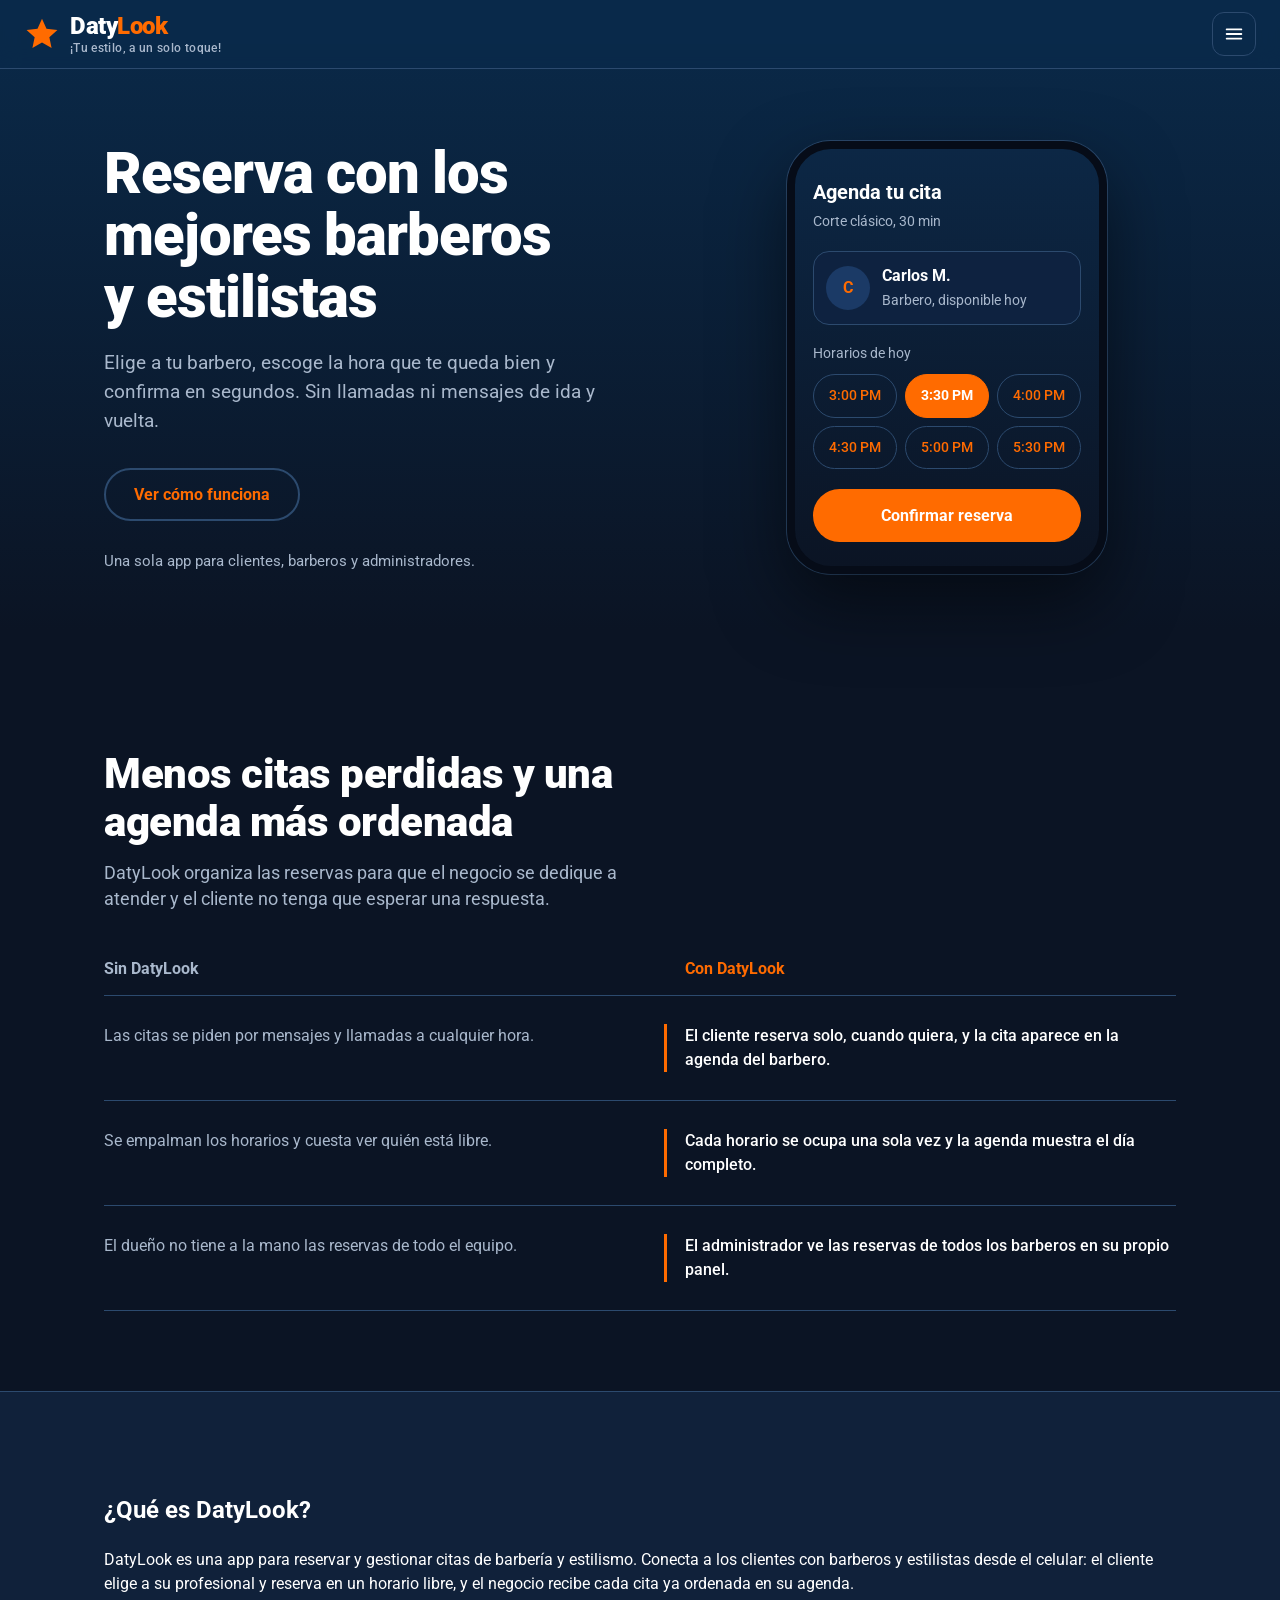
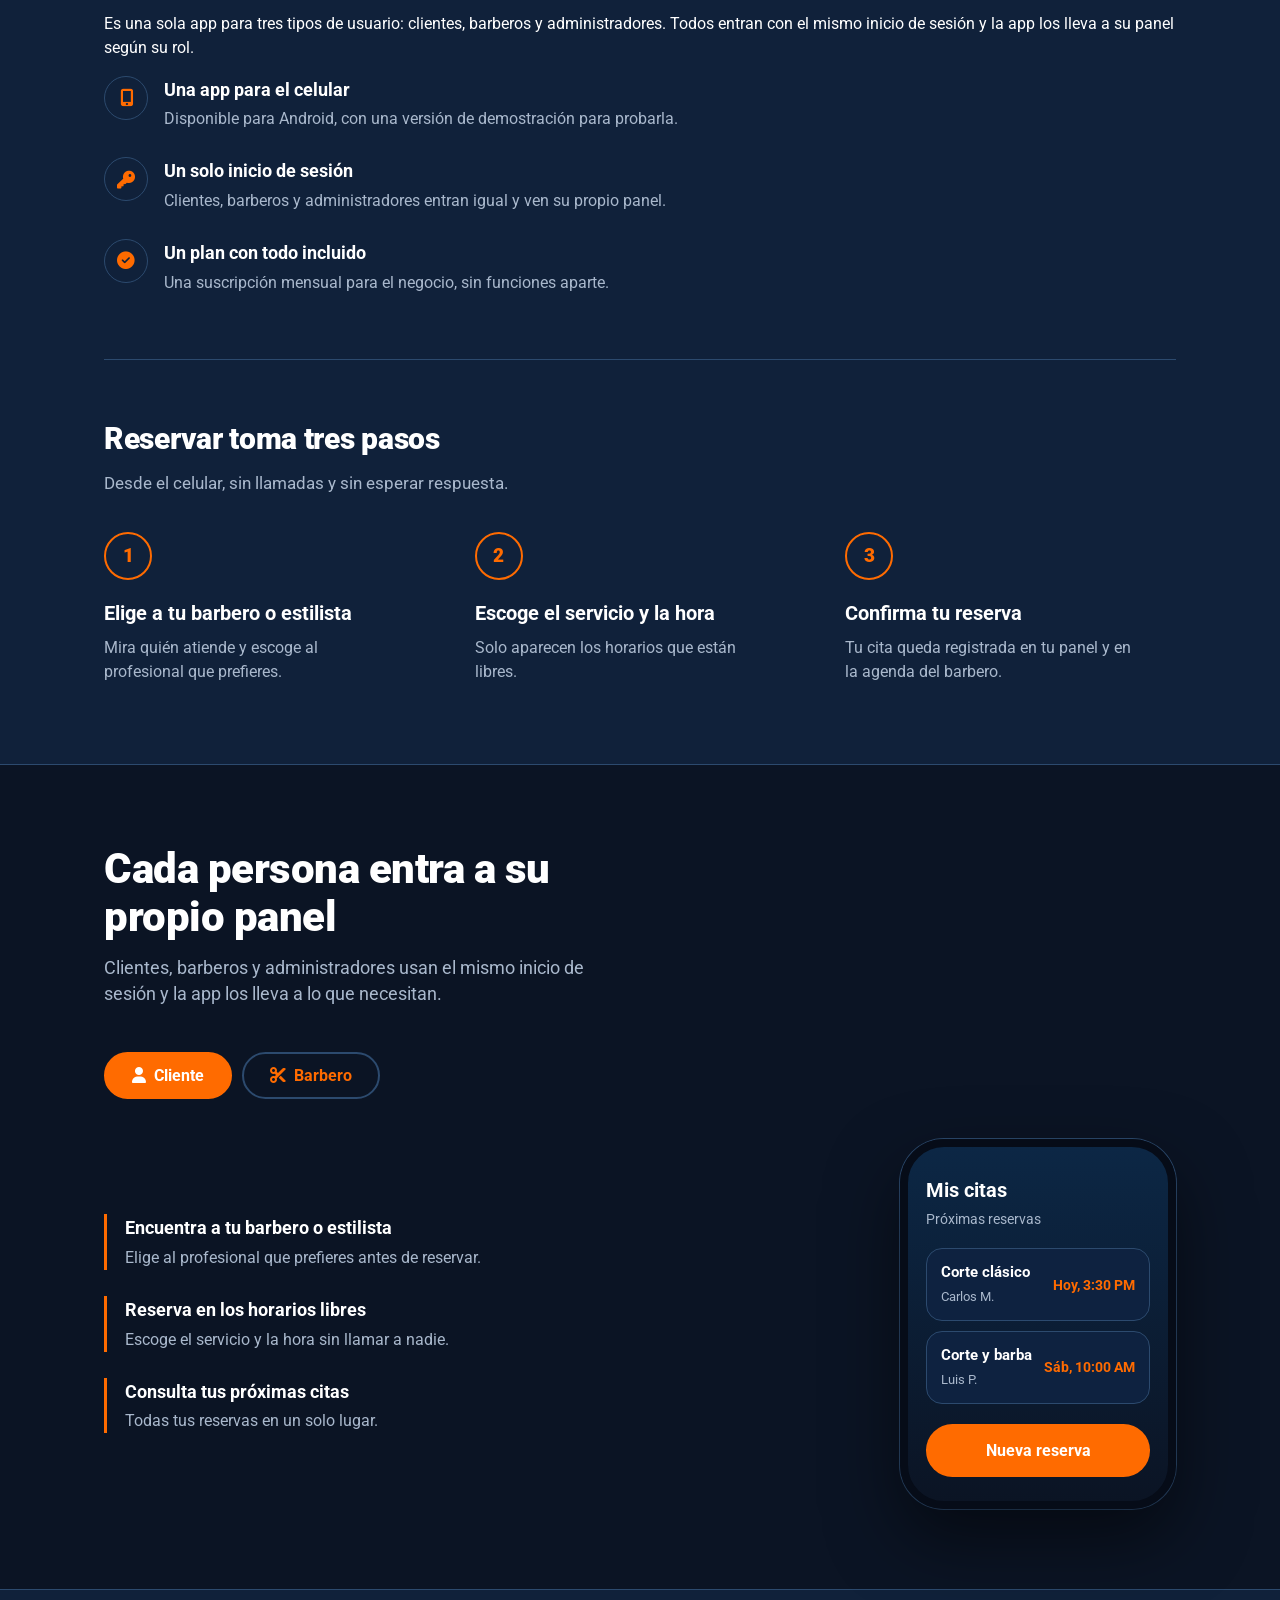
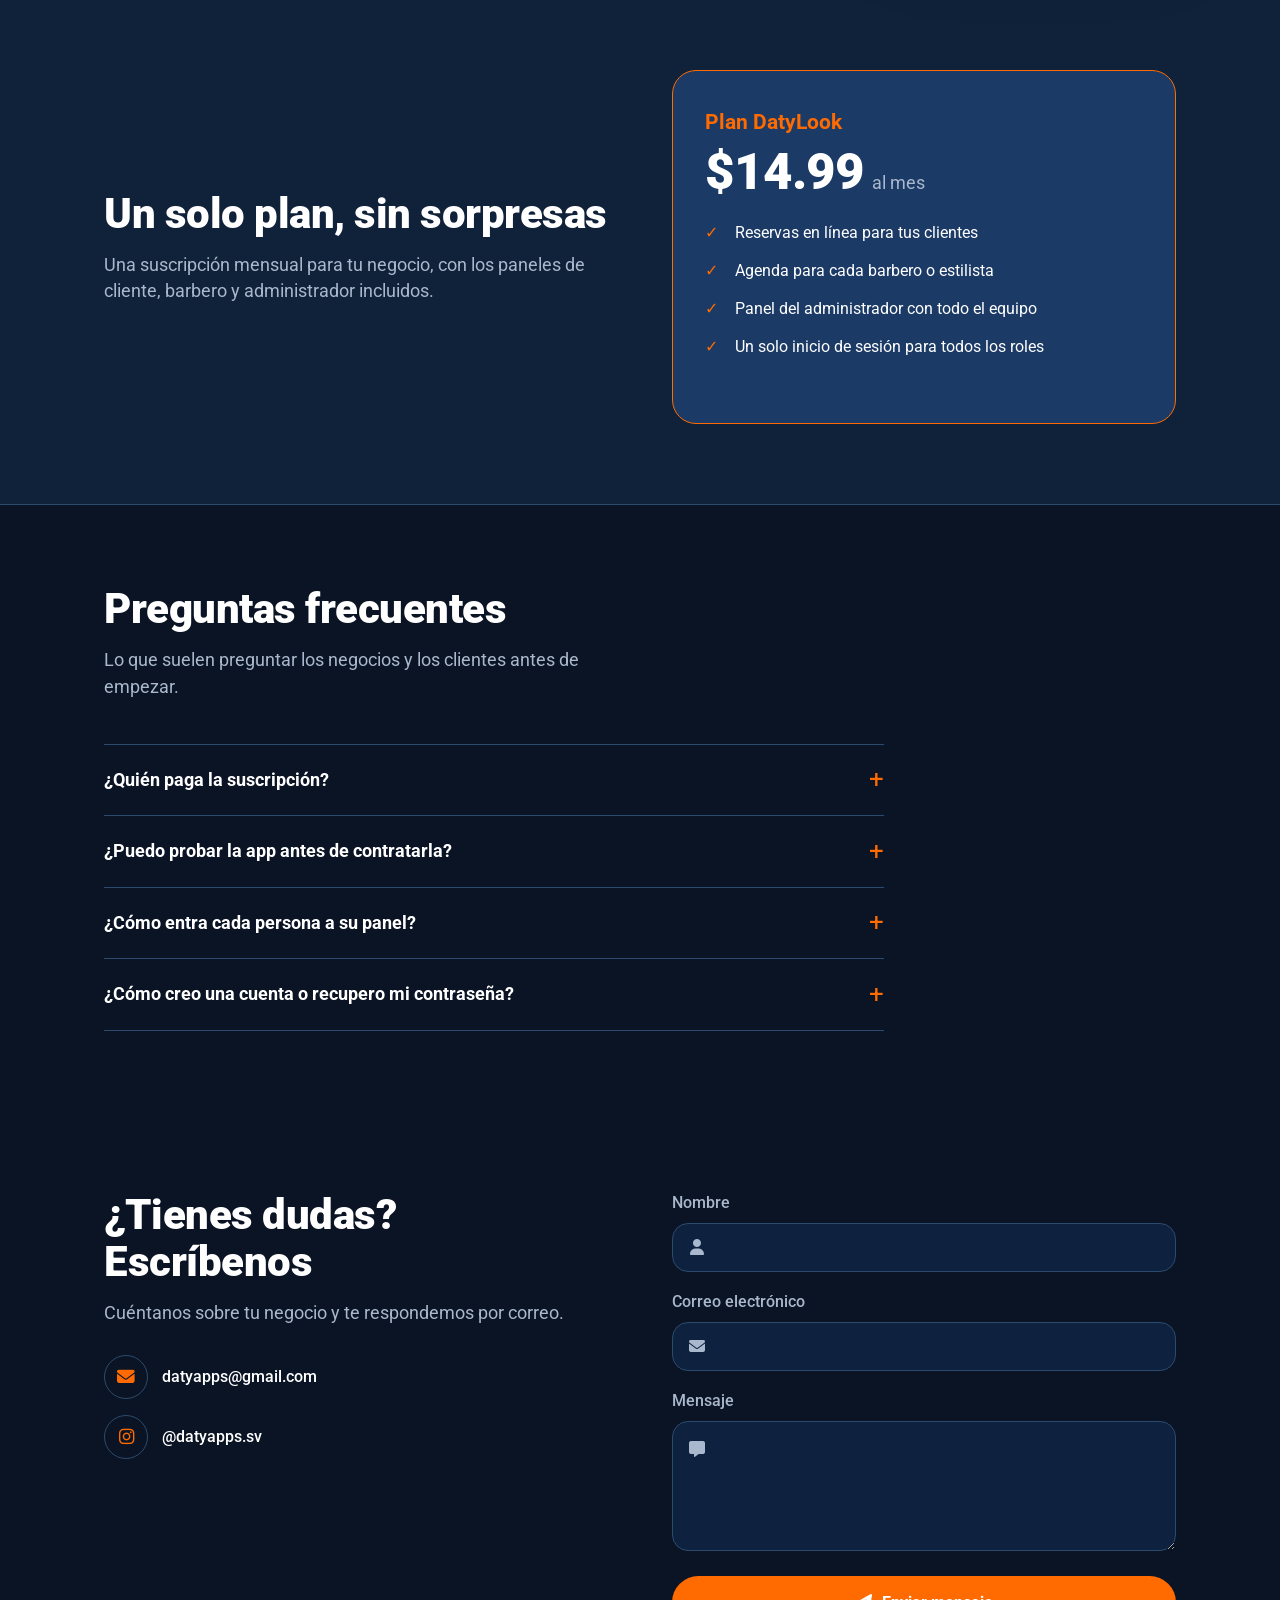
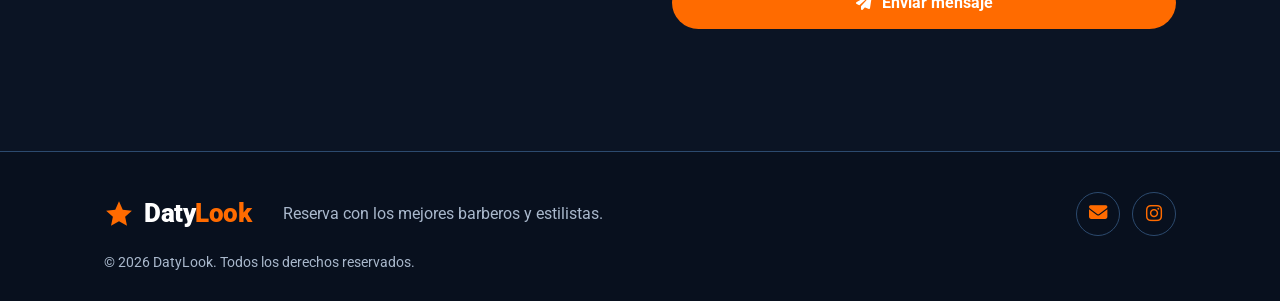
==== commit f177c920: "Ayuda" ====
--- a/index.html
+++ b/index.html
@@ -33,6 +33,9 @@
       <li><a href="#preguntas">Preguntas frecuentes</a></li>
       <li><a href="#contacto">¡Contáctanos!</a></li>
     </ul>
+    <button class="menu-btn" id="menu-btn" aria-label="Abrir menú" aria-expanded="false" aria-controls="nav-links">
+      <svg viewBox="0 0 24 24" aria-hidden="true"><path d="M4 7h16M4 12h16M4 17h16"/></svg>
+    </button>
   </div>
 </header>
  
--- a/css/styles.css
+++ b/css/styles.css
@@ -421,10 +421,6 @@
 .how > h3 { font-size: clamp(1.4rem, 3vw, 1.9rem); font-weight: 900; letter-spacing: -0.3px; margin: 0 0 10px; }
 .how-sub { color: var(--text-muted); font-size: 1.05rem; margin: 0 0 36px; }
 
-/* Aparición al hacer scroll */
-.will-reveal { opacity: 0; transform: translateY(16px); transition: opacity .5s ease, transform .5s ease; }
-.will-reveal.in { opacity: 1; transform: none; }
-
 /* Preguntas frecuentes */
 .faq summary { transition: color .15s; }
 .faq summary:hover { color: var(--accent); }
@@ -453,4 +449,12 @@
 
 @media (prefers-reduced-motion: reduce) {
   .faq details[open] p, .form-status.ok, .form-status.err, .input-wrap:has(.invalid) { animation: none; }
+}
+
+/* Navbar en pantallas muy angostas */
+@media (max-width: 480px) {
+  .nav-inner { padding: 10px 16px; gap: 12px; }
+  .brand { flex-shrink: 1; min-width: 0; }
+  .tagline { white-space: normal; }
+  .menu-btn { flex-shrink: 0; }
 }
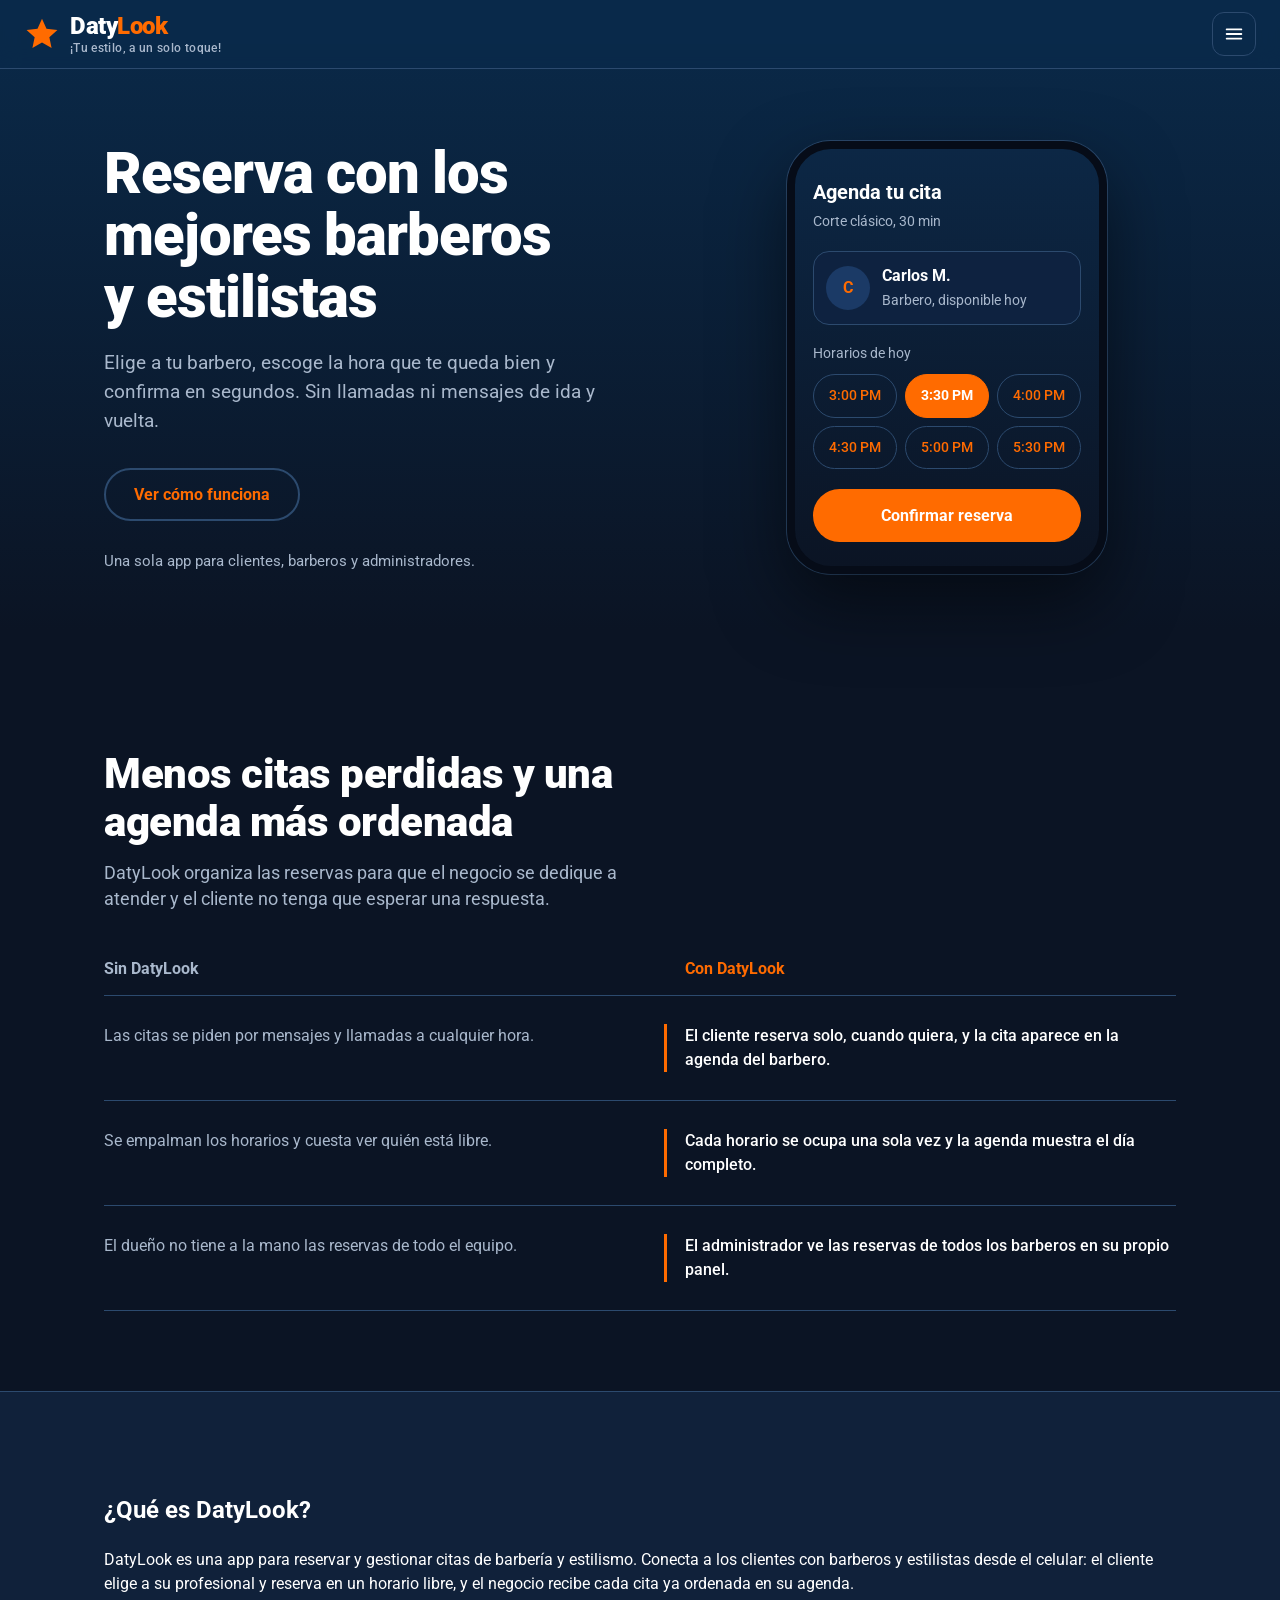
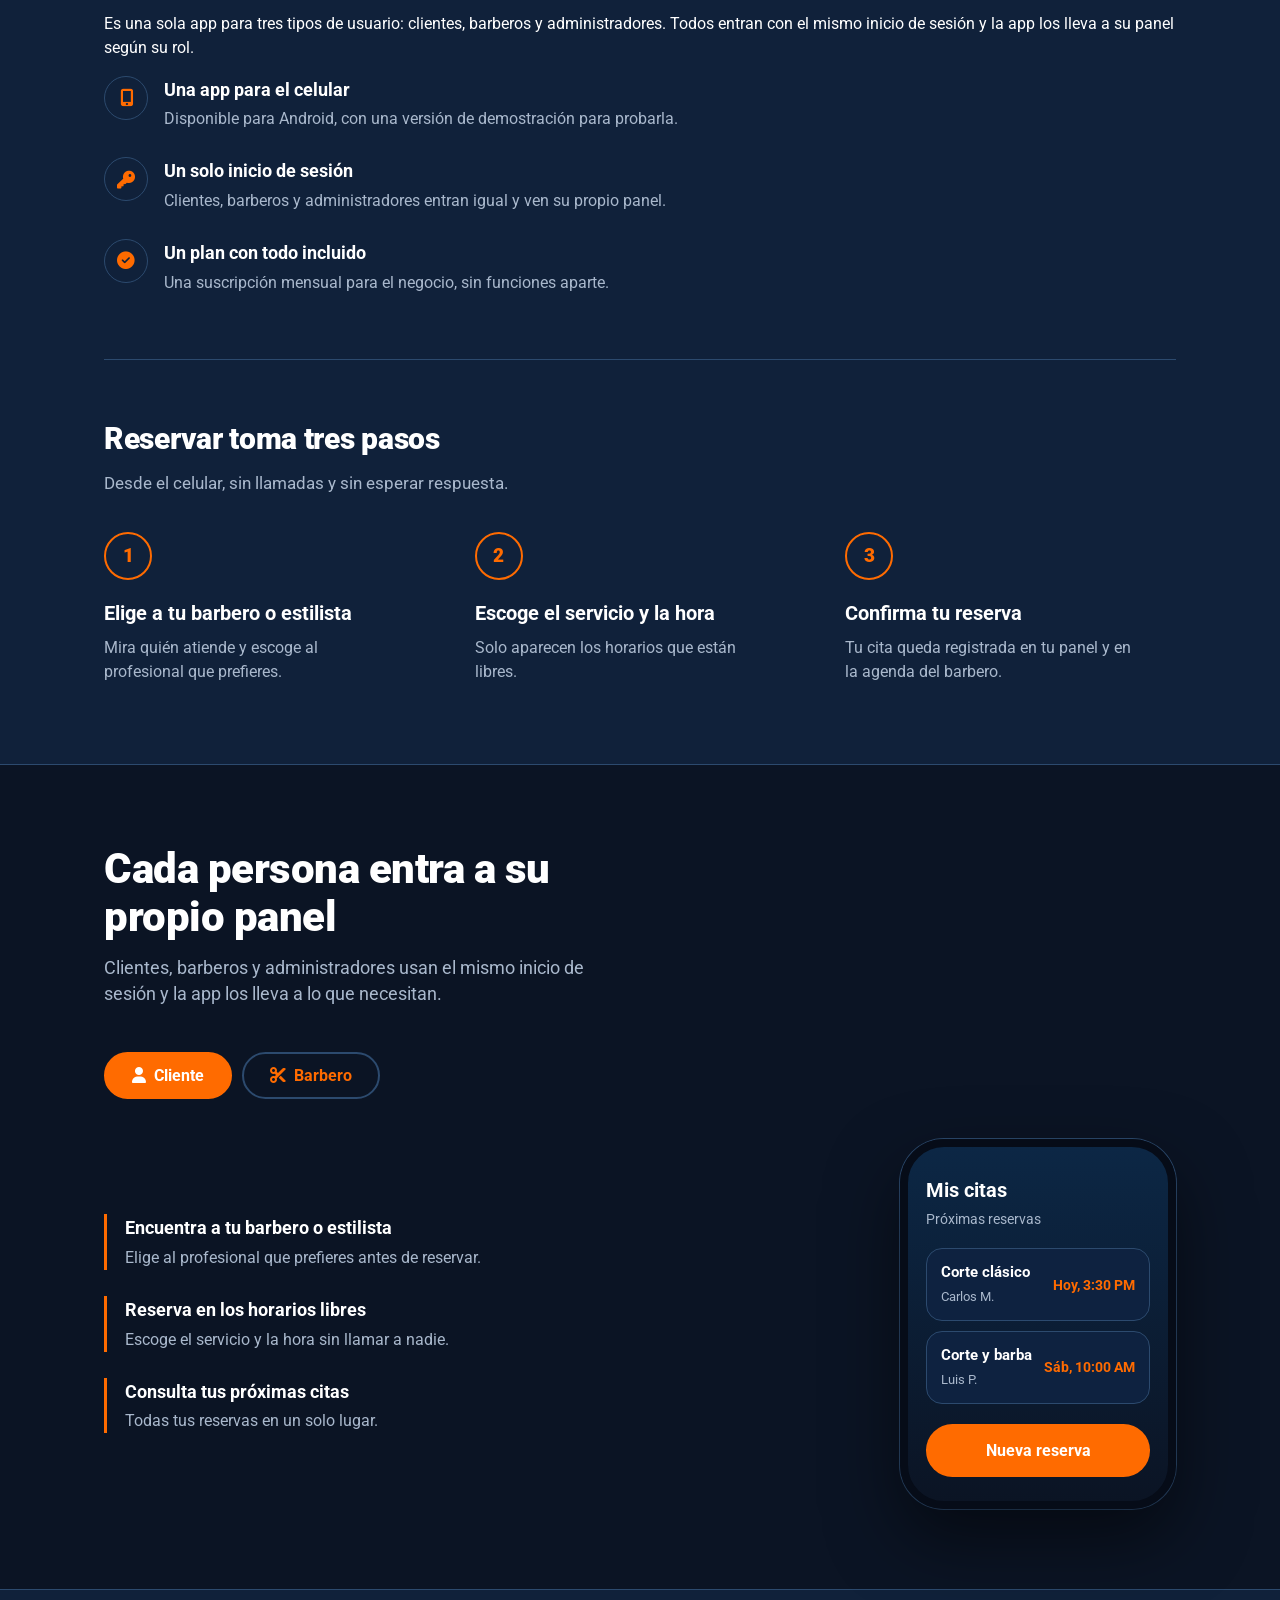
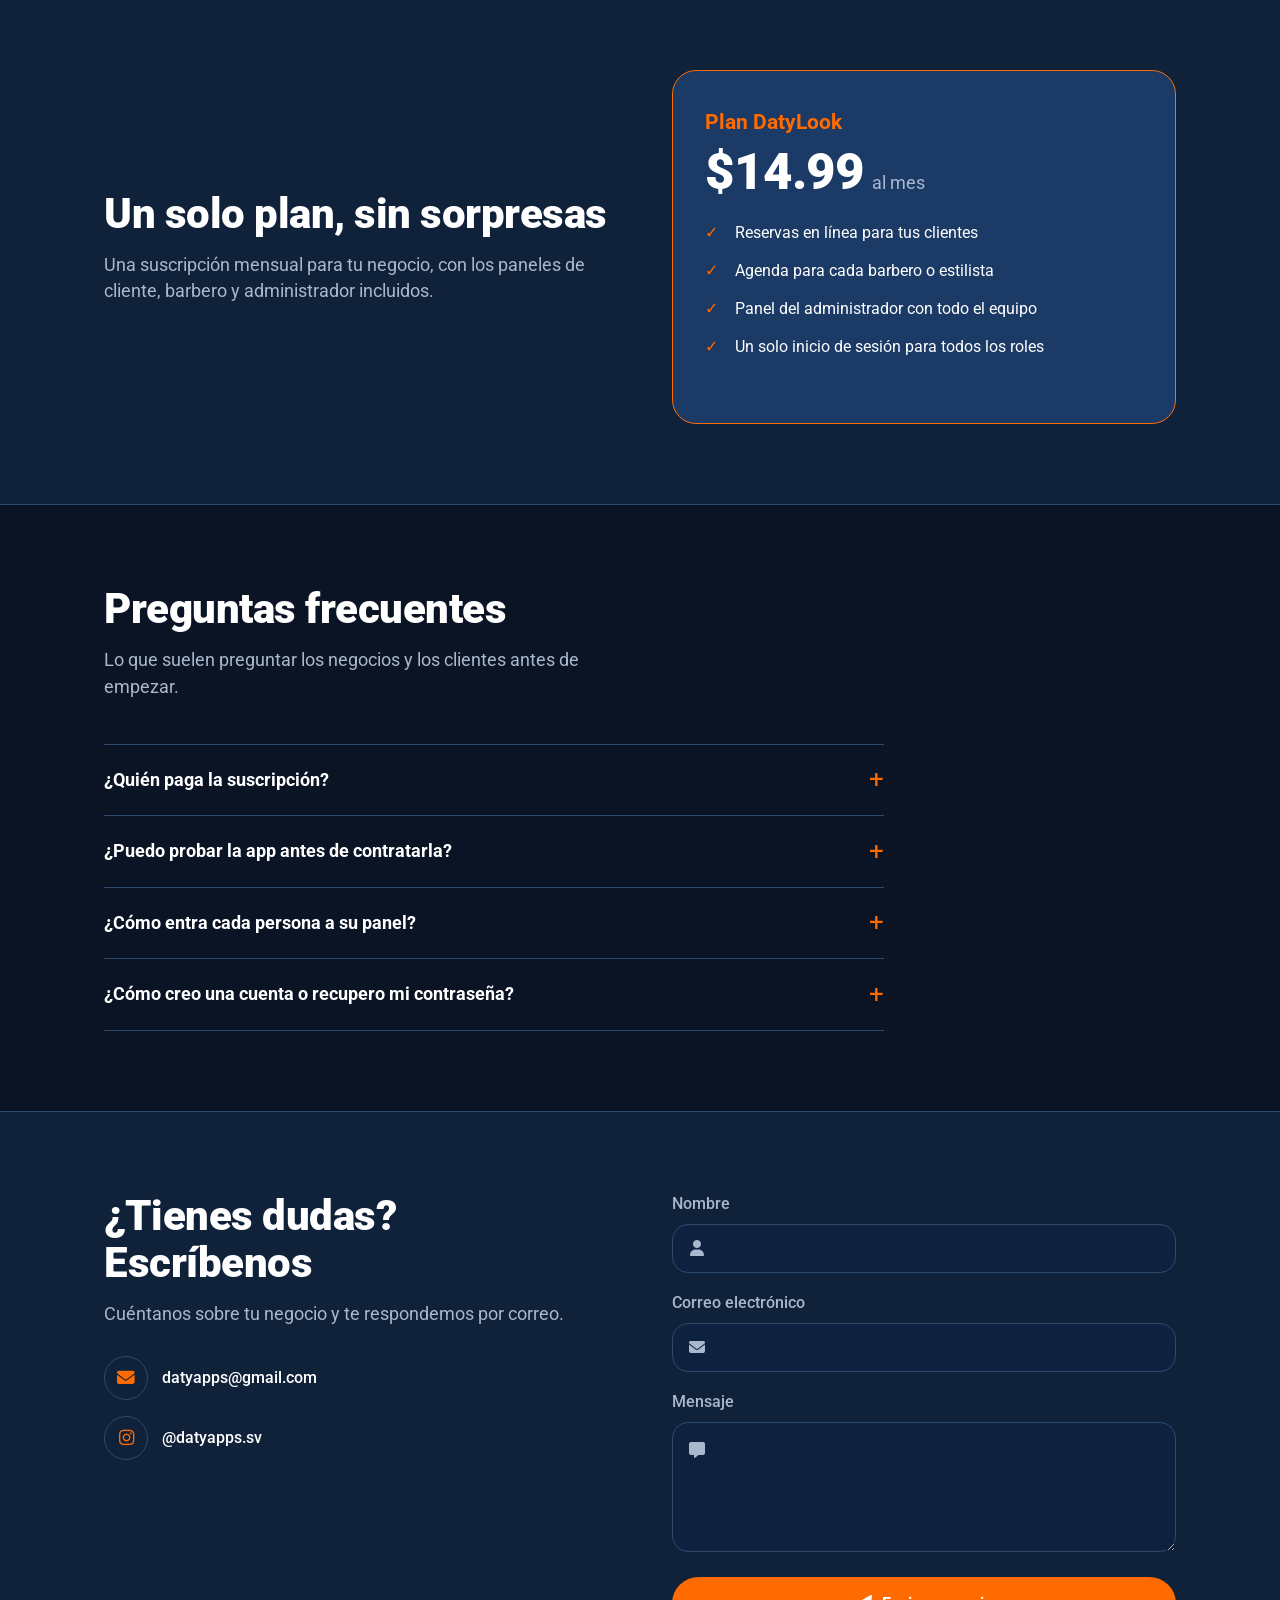
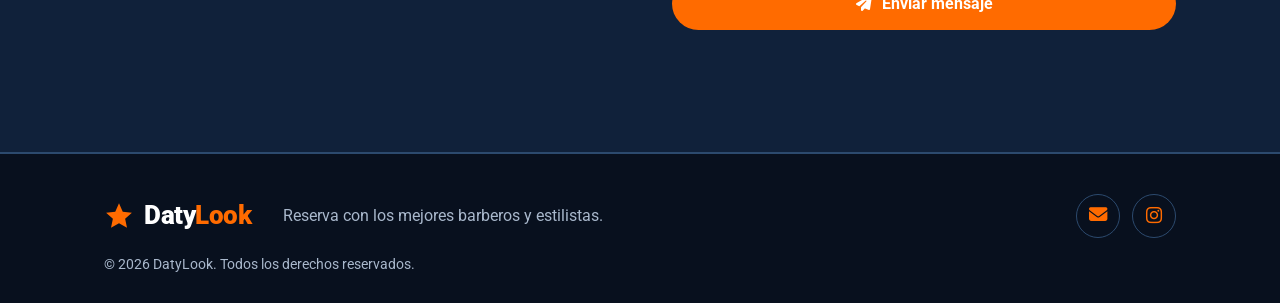
==== commit 9cdb8aef: "Ayuda" ====
--- a/index.html
+++ b/index.html
@@ -225,45 +225,47 @@
     </div>
   </section>
 
-  <section class="section" id="contacto">
-    <div class="contact">
-      <div class="section-head">
-        <h2>¿Tienes dudas? Escríbenos</h2>
-        <p>Cuéntanos sobre tu negocio y te respondemos por correo.</p>
-        <ul class="contact-list">
-          <li><a href="mailto:datyapps@gmail.com"><span class="ico"><i class="fa-solid fa-envelope" aria-hidden="true"></i></span>datyapps@gmail.com</a></li>
-          <li><a href="https://instagram.com/datyapps.sv" target="_blank" rel="noopener"><span class="ico"><i class="fa-brands fa-instagram" aria-hidden="true"></i></span>@datyapps.sv</a></li>
-        </ul>
-      </div>
-      <form class="contact-form" id="contact-form" data-endpoint="https://formsubmit.co/ajax/datyapps@gmail.com" novalidate>
-        <input type="hidden" name="_subject" value="Nuevo mensaje desde el sitio de DatyLook">
-        <input type="text" name="_honey" class="hp" tabindex="-1" autocomplete="off" aria-hidden="true">
-        <div class="field">
-          <label for="nombre">Nombre</label>
-          <div class="input-wrap">
-            <i class="fa-solid fa-user" aria-hidden="true"></i>
-            <input id="nombre" name="nombre" type="text" autocomplete="name" required>
+  <div class="band">
+    <section class="section" id="contacto">
+      <div class="contact">
+        <div class="section-head">
+          <h2>¿Tienes dudas? Escríbenos</h2>
+          <p>Cuéntanos sobre tu negocio y te respondemos por correo.</p>
+          <ul class="contact-list">
+            <li><a href="mailto:datyapps@gmail.com"><span class="ico"><i class="fa-solid fa-envelope" aria-hidden="true"></i></span>datyapps@gmail.com</a></li>
+            <li><a href="https://instagram.com/datyapps.sv" target="_blank" rel="noopener"><span class="ico"><i class="fa-brands fa-instagram" aria-hidden="true"></i></span>@datyapps.sv</a></li>
+          </ul>
+        </div>
+        <form class="contact-form" id="contact-form" data-endpoint="https://formsubmit.co/ajax/datyapps@gmail.com" novalidate>
+          <input type="hidden" name="_subject" value="Nuevo mensaje desde el sitio de DatyLook">
+          <input type="text" name="_honey" class="hp" tabindex="-1" autocomplete="off" aria-hidden="true">
+          <div class="field">
+            <label for="nombre">Nombre</label>
+            <div class="input-wrap">
+              <i class="fa-solid fa-user" aria-hidden="true"></i>
+              <input id="nombre" name="nombre" type="text" autocomplete="name" required>
+            </div>
           </div>
-        </div>
-        <div class="field">
-          <label for="correo">Correo electrónico</label>
-          <div class="input-wrap">
-            <i class="fa-solid fa-envelope" aria-hidden="true"></i>
-            <input id="correo" name="email" type="email" autocomplete="email" required>
+          <div class="field">
+            <label for="correo">Correo electrónico</label>
+            <div class="input-wrap">
+              <i class="fa-solid fa-envelope" aria-hidden="true"></i>
+              <input id="correo" name="email" type="email" autocomplete="email" required>
+            </div>
           </div>
-        </div>
-        <div class="field">
-          <label for="mensaje">Mensaje</label>
-          <div class="input-wrap area">
-            <i class="fa-solid fa-message" aria-hidden="true"></i>
-            <textarea id="mensaje" name="mensaje" rows="5" required></textarea>
+          <div class="field">
+            <label for="mensaje">Mensaje</label>
+            <div class="input-wrap area">
+              <i class="fa-solid fa-message" aria-hidden="true"></i>
+              <textarea id="mensaje" name="mensaje" rows="5" required></textarea>
+            </div>
           </div>
-        </div>
-        <button class="btn btn-primary" type="submit"><i class="fa-solid fa-paper-plane" aria-hidden="true"></i>Enviar mensaje</button>
-        <p class="form-status" id="form-status" role="status" aria-live="polite"></p>
-      </form>
-    </div>
-  </section>
+          <button class="btn btn-primary" type="submit"><i class="fa-solid fa-paper-plane" aria-hidden="true"></i>Enviar mensaje</button>
+          <p class="form-status" id="form-status" role="status" aria-live="polite"></p>
+        </form>
+      </div>
+    </section>
+  </div>
 </main>
 
 <footer class="footer">
